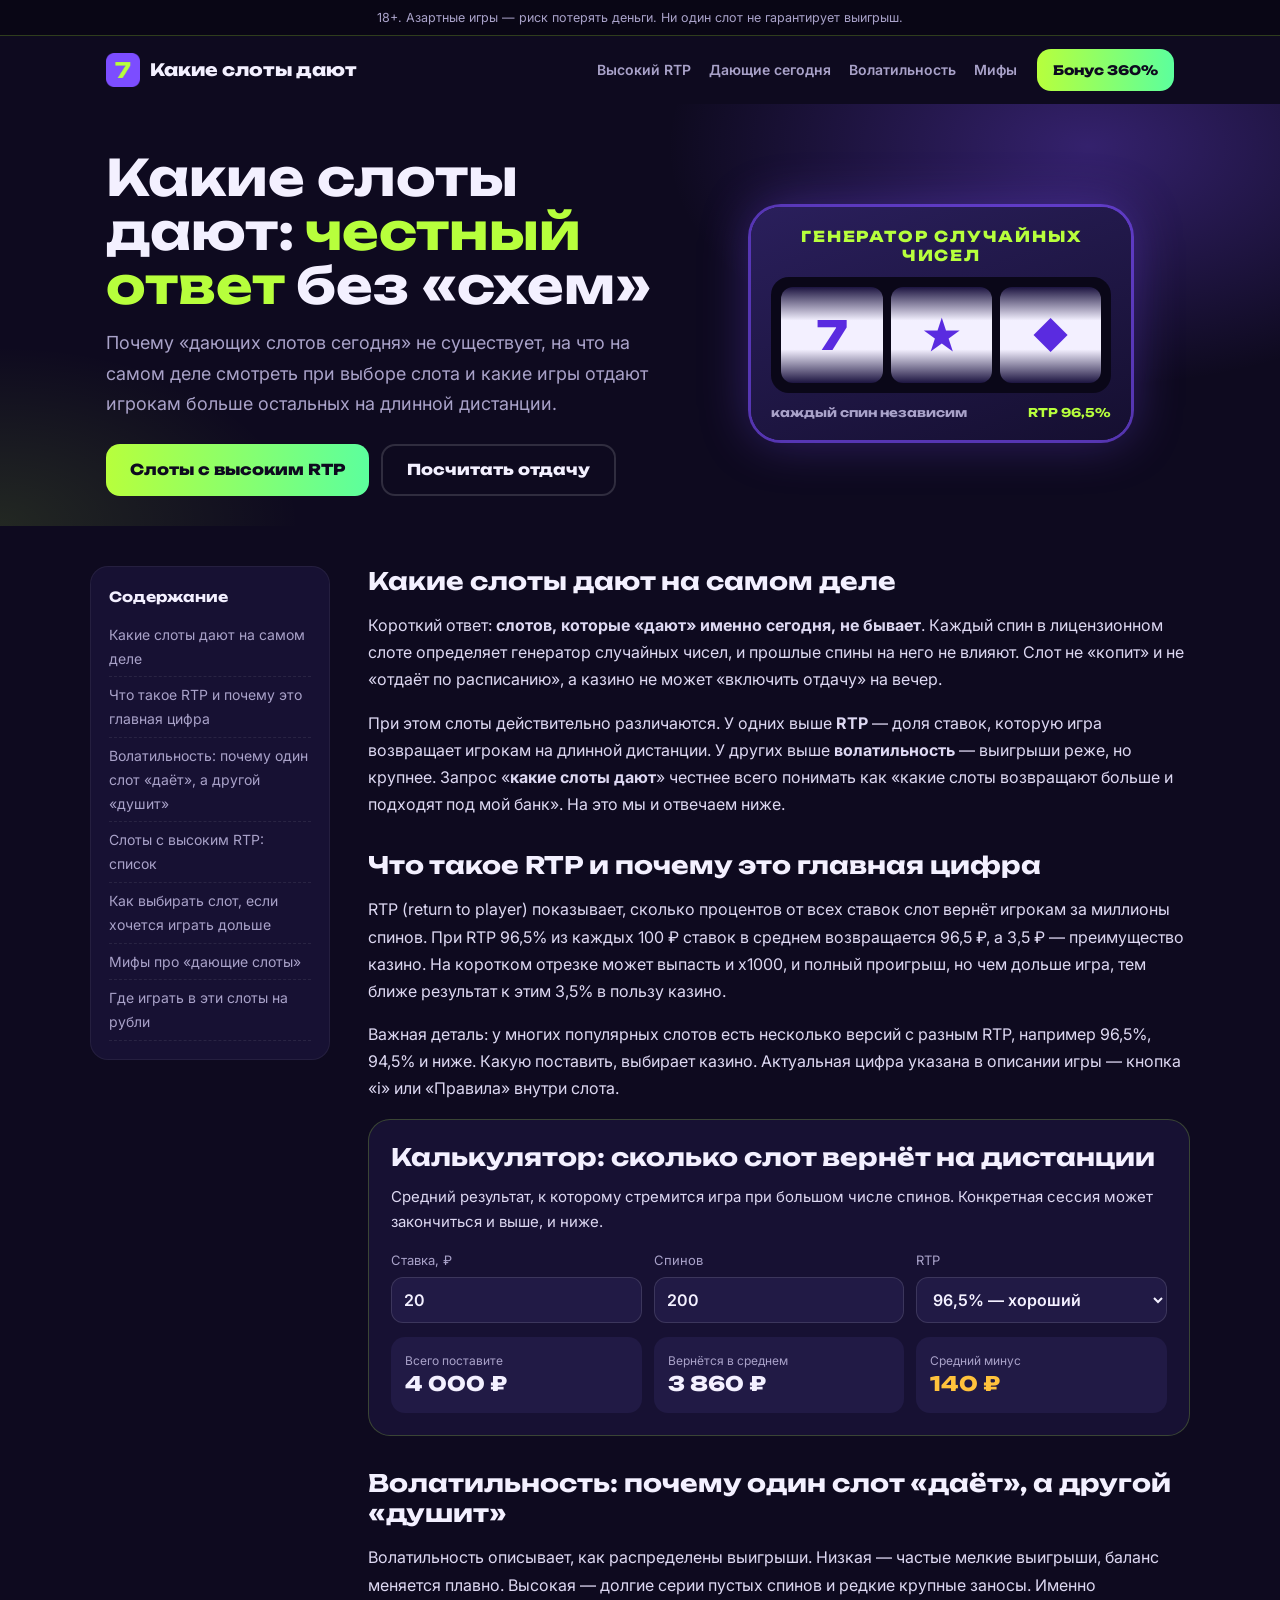
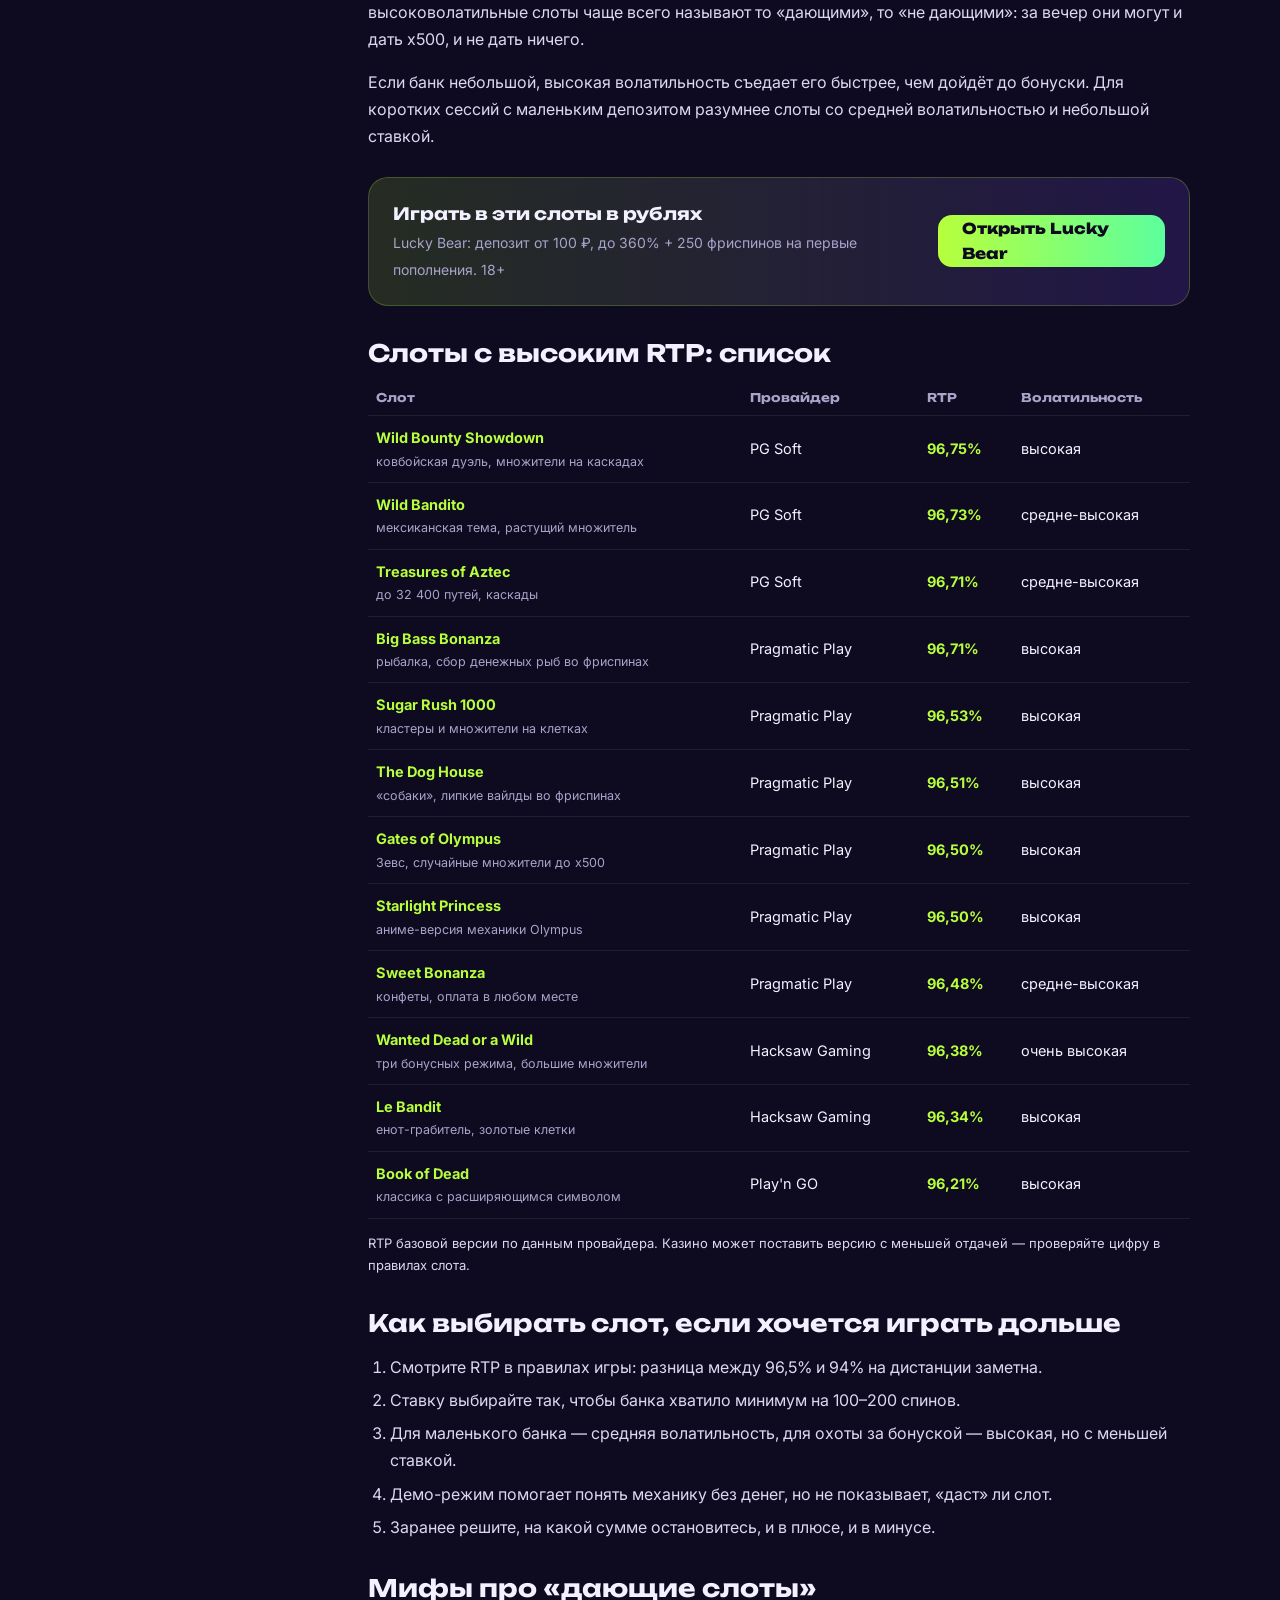
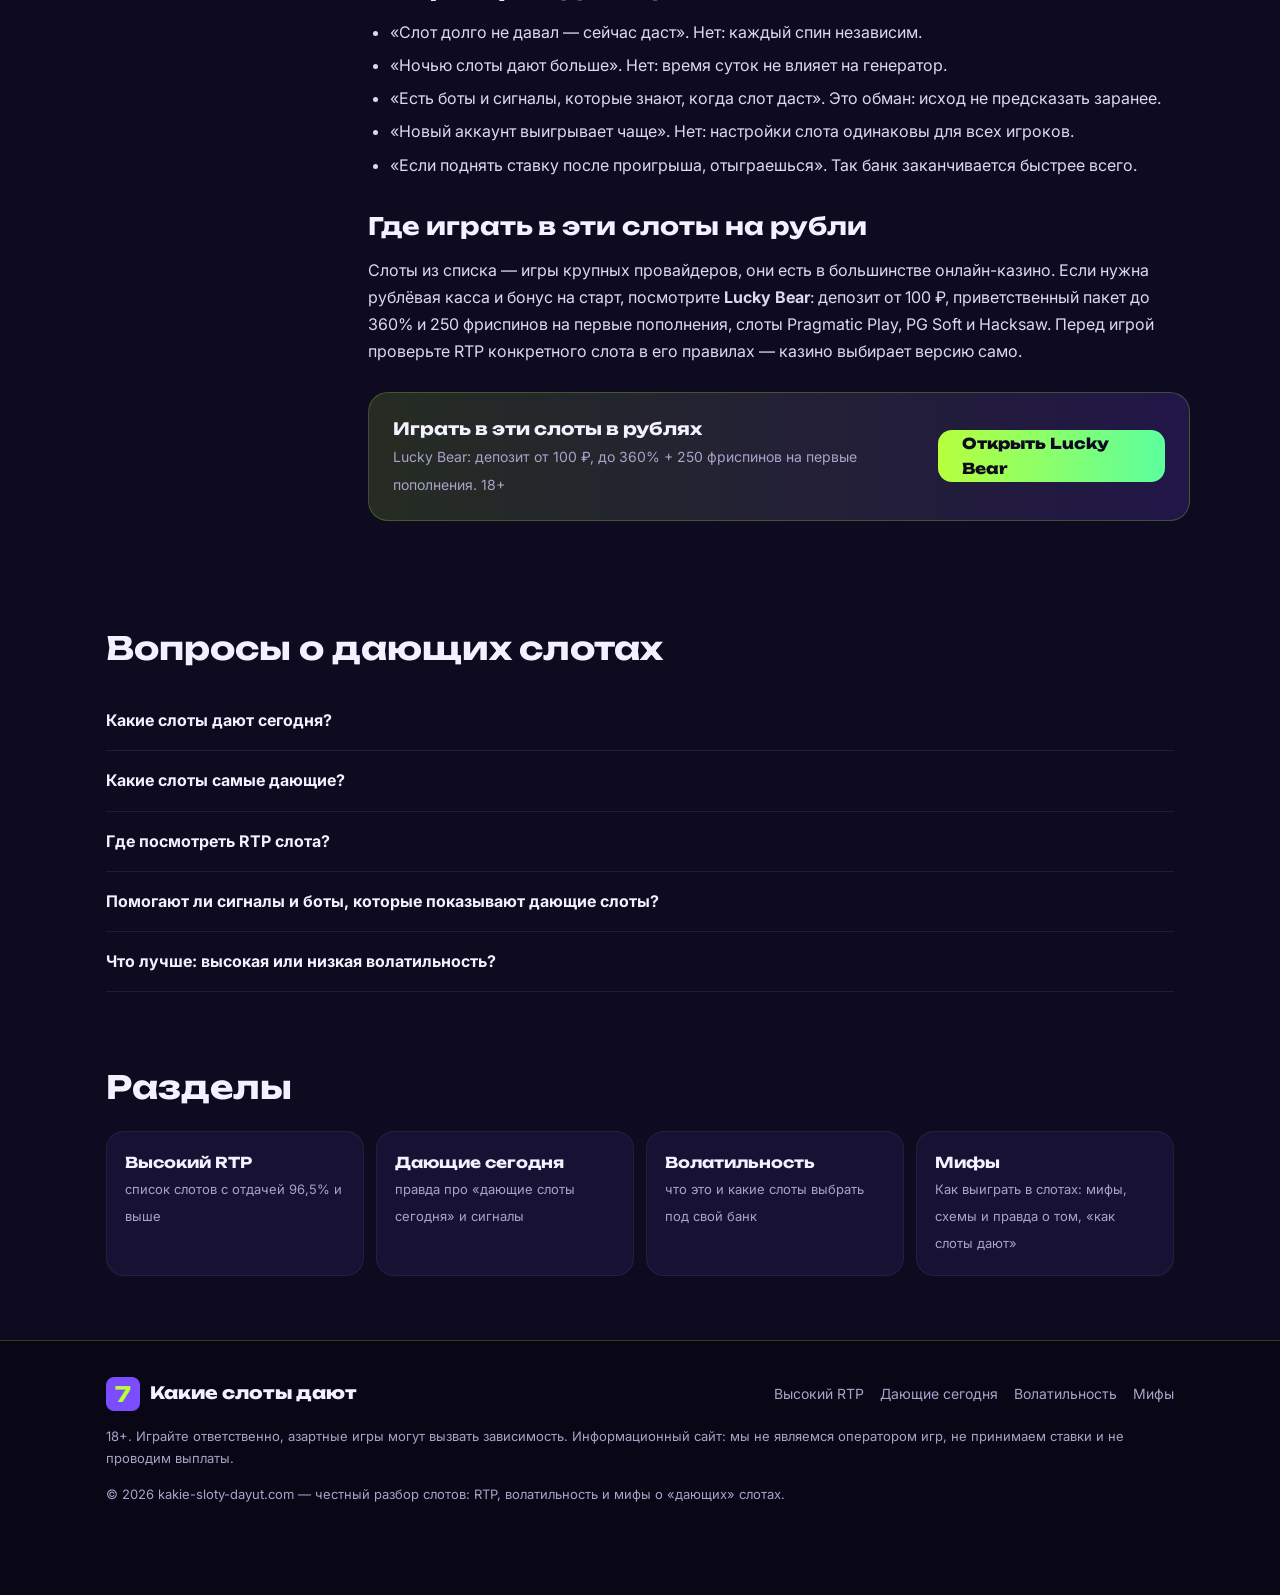
==== index.html @ d15e23ac "Какие слоты дают: честный разбор, RTP-калькулятор, таблица слотов, 4 подстраницы (рефка-заглушка) Co" ====
<!DOCTYPE html>
<html lang="ru">
<head>
<meta charset="utf-8" />
<meta name="viewport" content="width=device-width, initial-scale=1" />
<title>Какие слоты дают — честно: что такое «дающие слоты», RTP и какие слоты выбрать</title>
<meta name="description" content="Какие слоты дают выиграть и есть ли «дающие слоты сегодня». Объясняем без сказок: RTP, волатильность, список слотов с высокой отдачей и как не слить банк. 18+." />
<meta name="keywords" content="какие слоты дают, слоты которые дают, дающие слоты, самые дающие слоты, какой слот сегодня дает, слоты которые реально дают, слоты с высоким rtp" />
<meta name="robots" content="index, follow, max-image-preview:large" />
<meta name="theme-color" content="#0E0A1F" />
<link rel="canonical" href="https://kakie-sloty-dayut.com/" />
<meta property="og:type" content="website" />
<meta property="og:site_name" content="Какие слоты дают" />
<meta property="og:title" content="Какие слоты дают — честно: что такое «дающие слоты», RTP и какие слоты выбрать" />
<meta property="og:description" content="Какие слоты дают выиграть и есть ли «дающие слоты сегодня». Объясняем без сказок: RTP, волатильность, список слотов с высокой отдачей и как не слить банк. 18+." />
<meta property="og:url" content="https://kakie-sloty-dayut.com/" />
<meta property="og:image" content="https://kakie-sloty-dayut.com/assets/og.png" />
<meta property="og:locale" content="ru_RU" />
<link rel="icon" href="/favicon.ico" sizes="any" />
<link rel="apple-touch-icon" href="/assets/icon-180.png" />
<link rel="preconnect" href="https://fonts.googleapis.com" />
<link rel="preconnect" href="https://fonts.gstatic.com" crossorigin />
<link rel="stylesheet" href="https://fonts.googleapis.com/css2?family=Unbounded:wght@700;800&family=Inter:wght@400;600;700&display=swap" />
<link rel="stylesheet" href="/assets/site.css?v=1" />
<script type="application/ld+json">{"@context": "https://schema.org", "@graph": [{"@type": "Organization", "@id": "https://kakie-sloty-dayut.com/#org", "name": "Какие слоты дают", "alternateName": ["Дающие слоты", "Слоты которые дают"], "url": "https://kakie-sloty-dayut.com/", "logo": {"@type": "ImageObject", "url": "https://kakie-sloty-dayut.com/assets/icon-180.png"}}, {"@type": "WebSite", "@id": "https://kakie-sloty-dayut.com/#website", "url": "https://kakie-sloty-dayut.com/", "name": "Какие слоты дают", "inLanguage": "ru-RU", "publisher": {"@id": "https://kakie-sloty-dayut.com/#org"}}, {"@type": "FAQPage", "@id": "https://kakie-sloty-dayut.com/#faq", "mainEntity": [{"@type": "Question", "name": "Какие слоты дают сегодня?", "acceptedAnswer": {"@type": "Answer", "text": "Таких нет: исход каждого спина случаен и не зависит от дня, времени и прошлых игр. Можно выбрать слот с высоким RTP и подходящей волатильностью, но гарантии выигрыша не даст ни один слот."}}, {"@type": "Question", "name": "Какие слоты самые дающие?", "acceptedAnswer": {"@type": "Answer", "text": "На длинной дистанции больше возвращают слоты с высоким RTP — около 96,5% и выше в базовой версии. Например, Wild Bounty Showdown, Treasures of Aztec, Big Bass Bonanza, The Dog House, Gates of Olympus."}}, {"@type": "Question", "name": "Где посмотреть RTP слота?", "acceptedAnswer": {"@type": "Answer", "text": "В правилах игры: кнопка «i» или «Правила» внутри слота. Там указан RTP той версии, которую поставило казино."}}, {"@type": "Question", "name": "Помогают ли сигналы и боты, которые показывают дающие слоты?", "acceptedAnswer": {"@type": "Answer", "text": "Нет. Предсказать результат генератора случайных чисел невозможно, такие сервисы зарабатывают на доверчивых игроках."}}, {"@type": "Question", "name": "Что лучше: высокая или низкая волатильность?", "acceptedAnswer": {"@type": "Answer", "text": "Зависит от банка. При небольшом депозите средняя волатильность позволяет играть дольше, высокая чаще заканчивается без бонуса."}}]}]}</script>
</head>
<body class="sloty">
<div class="disc">18+. Азартные игры — риск потерять деньги. Ни один слот не гарантирует выигрыш.</div>
<header class="top"><div class="wrap top__in">
<a class="logo" href="/" aria-label="Какие слоты дают — на главную"><img src="/assets/icon-180.png" alt="" width="34" height="34" />Какие слоты дают</a>
<nav class="nav" aria-label="Меню"><a href="/rtp/">Высокий RTP</a><a href="/segodnya/">Дающие сегодня</a><a href="/volatilnost/">Волатильность</a><a href="/mify/">Мифы</a></nav>
<a class="btn btn--main btn--sm" href="https://REF-SLOTDAY.example/" target="_blank" rel="nofollow noopener">Бонус 360%</a>
</div></header>
<main><section class="hero"><div class="wrap hero__g"><div><h1>Какие слоты дают: <span>честный ответ</span> без «схем»</h1><p>Почему «дающих слотов сегодня» не существует, на что на самом деле смотреть при выборе слота и какие игры отдают игрокам больше остальных на длинной дистанции.</p>
<div class="hero__b"><a class="btn btn--main" href="#s81844">Слоты с высоким RTP</a><a class="btn btn--line" href="#calc">Посчитать отдачу</a></div></div>
<div class="mach" aria-hidden="true"><div class="mach__t">ГЕНЕРАТОР СЛУЧАЙНЫХ ЧИСЕЛ</div><div class="mach__w"><div class="reel"><div class="reel__s" style="animation-delay:-0s"><span>7</span><span>★</span><span>◆</span><span>♥</span><span>$</span><span>7</span><span>★</span><span>◆</span><span>♥</span><span>$</span></div></div><div class="reel"><div class="reel__s" style="animation-delay:-0.5s"><span>★</span><span>$</span><span>7</span><span>◆</span><span>♥</span><span>★</span><span>$</span><span>7</span><span>◆</span><span>♥</span></div></div><div class="reel"><div class="reel__s" style="animation-delay:-1s"><span>◆</span><span>♥</span><span>$</span><span>★</span><span>7</span><span>◆</span><span>♥</span><span>$</span><span>★</span><span>7</span></div></div></div>
<div class="mach__rtp"><span>каждый спин независим</span><b>RTP 96,5%</b></div></div></div></section>
<div class="wrap lay"><aside class="toc"><b>Содержание</b><a href="#s18125">Какие слоты дают на самом деле</a><a href="#s17375">Что такое RTP и почему это главная цифра</a><a href="#s77255">Волатильность: почему один слот «даёт», а другой «душит»</a><a href="#s81844">Слоты с высоким RTP: список</a><a href="#s67501">Как выбирать слот, если хочется играть дольше</a><a href="#s37496">Мифы про «дающие слоты»</a><a href="#s39036">Где играть в эти слоты на рубли</a></aside><article class="art"><h2 id="s18125">Какие слоты дают на самом деле</h2><p>Короткий ответ: <strong>слотов, которые «дают» именно сегодня, не бывает</strong>. Каждый спин в лицензионном слоте определяет генератор случайных чисел, и прошлые спины на него не влияют. Слот не «копит» и не «отдаёт по расписанию», а казино не может «включить отдачу» на вечер.</p><p>При этом слоты действительно различаются. У одних выше <strong>RTP</strong> — доля ставок, которую игра возвращает игрокам на длинной дистанции. У других выше <strong>волатильность</strong> — выигрыши реже, но крупнее. Запрос «<strong>какие слоты дают</strong>» честнее всего понимать как «какие слоты возвращают больше и подходят под мой банк». На это мы и отвечаем ниже.</p><h2 id="s17375">Что такое RTP и почему это главная цифра</h2><p>RTP (return to player) показывает, сколько процентов от всех ставок слот вернёт игрокам за миллионы спинов. При RTP 96,5% из каждых 100 ₽ ставок в среднем возвращается 96,5 ₽, а 3,5 ₽ — преимущество казино. На коротком отрезке может выпасть и x1000, и полный проигрыш, но чем дольше игра, тем ближе результат к этим 3,5% в пользу казино.</p><p>Важная деталь: у многих популярных слотов есть несколько версий с разным RTP, например 96,5%, 94,5% и ниже. Какую поставить, выбирает казино. Актуальная цифра указана в описании игры — кнопка «i» или «Правила» внутри слота.</p><div class="calc" id="calc"><h2>Калькулятор: сколько слот вернёт на дистанции</h2>
<p>Средний результат, к которому стремится игра при большом числе спинов. Конкретная сессия может закончиться и выше, и ниже.</p>
<div class="calc__g"><label>Ставка, ₽<input id="cb" type="number" min="1" value="20" inputmode="decimal"></label>
<label>Спинов<input id="cn" type="number" min="1" value="200" inputmode="numeric"></label>
<label>RTP<select id="cr"><option value="96.75">96,75% — высокий</option><option value="96.5" selected>96,5% — хороший</option><option value="96">96% — средний</option><option value="94.5">94,5% — пониженная версия</option></select></label></div>
<div class="calc__r"><div><span>Всего поставите</span><b id="ot">4 000 ₽</b></div><div><span>Вернётся в среднем</span><b id="or">3 860 ₽</b></div><div class="loss"><span>Средний минус</span><b id="ol">140 ₽</b></div></div></div>
<script>(function(){function f(x){return Math.round(x).toLocaleString('ru-RU')+' ₽'}function u(){var b=+document.getElementById('cb').value||0,n=+document.getElementById('cn').value||0,r=+document.getElementById('cr').value||0,t=b*n,v=t*r/100;document.getElementById('ot').textContent=f(t);document.getElementById('or').textContent=f(v);document.getElementById('ol').textContent=f(t-v)}['cb','cn','cr'].forEach(function(i){document.getElementById(i).addEventListener('input',u)});u()})();</script><h2 id="s77255">Волатильность: почему один слот «даёт», а другой «душит»</h2><p>Волатильность описывает, как распределены выигрыши. Низкая — частые мелкие выигрыши, баланс меняется плавно. Высокая — долгие серии пустых спинов и редкие крупные заносы. Именно высоковолатильные слоты чаще всего называют то «дающими», то «не дающими»: за вечер они могут и дать x500, и не дать ничего.</p><p>Если банк небольшой, высокая волатильность съедает его быстрее, чем дойдёт до бонуски. Для коротких сессий с маленьким депозитом разумнее слоты со средней волатильностью и небольшой ставкой.</p><div class="cta"><div><b>Играть в эти слоты в рублях</b><br><span>Lucky Bear: депозит от 100 ₽, до 360% + 250 фриспинов на первые пополнения. 18+</span></div><a class="btn btn--main" href="https://REF-SLOTDAY.example/" target="_blank" rel="nofollow noopener">Открыть Lucky Bear</a></div><h2 id="s81844">Слоты с высоким RTP: список</h2><table class="tbl"><thead><tr><th>Слот</th><th>Провайдер</th><th>RTP</th><th>Волатильность</th></tr></thead><tbody><tr><td><b>Wild Bounty Showdown</b><small>ковбойская дуэль, множители на каскадах</small></td><td>PG Soft</td><td><b>96,75%</b></td><td>высокая</td></tr><tr><td><b>Wild Bandito</b><small>мексиканская тема, растущий множитель</small></td><td>PG Soft</td><td><b>96,73%</b></td><td>средне-высокая</td></tr><tr><td><b>Treasures of Aztec</b><small>до 32 400 путей, каскады</small></td><td>PG Soft</td><td><b>96,71%</b></td><td>средне-высокая</td></tr><tr><td><b>Big Bass Bonanza</b><small>рыбалка, сбор денежных рыб во фриспинах</small></td><td>Pragmatic Play</td><td><b>96,71%</b></td><td>высокая</td></tr><tr><td><b>Sugar Rush 1000</b><small>кластеры и множители на клетках</small></td><td>Pragmatic Play</td><td><b>96,53%</b></td><td>высокая</td></tr><tr><td><b>The Dog House</b><small>«собаки», липкие вайлды во фриспинах</small></td><td>Pragmatic Play</td><td><b>96,51%</b></td><td>высокая</td></tr><tr><td><b>Gates of Olympus</b><small>Зевс, случайные множители до x500</small></td><td>Pragmatic Play</td><td><b>96,50%</b></td><td>высокая</td></tr><tr><td><b>Starlight Princess</b><small>аниме-версия механики Olympus</small></td><td>Pragmatic Play</td><td><b>96,50%</b></td><td>высокая</td></tr><tr><td><b>Sweet Bonanza</b><small>конфеты, оплата в любом месте</small></td><td>Pragmatic Play</td><td><b>96,48%</b></td><td>средне-высокая</td></tr><tr><td><b>Wanted Dead or a Wild</b><small>три бонусных режима, большие множители</small></td><td>Hacksaw Gaming</td><td><b>96,38%</b></td><td>очень высокая</td></tr><tr><td><b>Le Bandit</b><small>енот-грабитель, золотые клетки</small></td><td>Hacksaw Gaming</td><td><b>96,34%</b></td><td>высокая</td></tr><tr><td><b>Book of Dead</b><small>классика с расширяющимся символом</small></td><td>Play'n GO</td><td><b>96,21%</b></td><td>высокая</td></tr></tbody></table><p class="note">RTP базовой версии по данным провайдера. Казино может поставить версию с меньшей отдачей — проверяйте цифру в правилах слота.</p><h2 id="s67501">Как выбирать слот, если хочется играть дольше</h2><ol><li>Смотрите RTP в правилах игры: разница между 96,5% и 94% на дистанции заметна.</li><li>Ставку выбирайте так, чтобы банка хватило минимум на 100–200 спинов.</li><li>Для маленького банка — средняя волатильность, для охоты за бонуской — высокая, но с меньшей ставкой.</li><li>Демо-режим помогает понять механику без денег, но не показывает, «даст» ли слот.</li><li>Заранее решите, на какой сумме остановитесь, и в плюсе, и в минусе.</li></ol><h2 id="s37496">Мифы про «дающие слоты»</h2><ul><li>«Слот долго не давал — сейчас даст». Нет: каждый спин независим.</li><li>«Ночью слоты дают больше». Нет: время суток не влияет на генератор.</li><li>«Есть боты и сигналы, которые знают, когда слот даст». Это обман: исход не предсказать заранее.</li><li>«Новый аккаунт выигрывает чаще». Нет: настройки слота одинаковы для всех игроков.</li><li>«Если поднять ставку после проигрыша, отыграешься». Так банк заканчивается быстрее всего.</li></ul><h2 id="s39036">Где играть в эти слоты на рубли</h2><p>Слоты из списка — игры крупных провайдеров, они есть в большинстве онлайн-казино. Если нужна рублёвая касса и бонус на старт, посмотрите <strong>Lucky Bear</strong>: депозит от 100 ₽, приветственный пакет до 360% и 250 фриспинов на первые пополнения, слоты Pragmatic Play, PG Soft и Hacksaw. Перед игрой проверьте RTP конкретного слота в его правилах — казино выбирает версию само.</p><div class="cta"><div><b>Играть в эти слоты в рублях</b><br><span>Lucky Bear: депозит от 100 ₽, до 360% + 250 фриспинов на первые пополнения. 18+</span></div><a class="btn btn--main" href="https://REF-SLOTDAY.example/" target="_blank" rel="nofollow noopener">Открыть Lucky Bear</a></div></article></div>
<section class="sec" id="faq"><div class="wrap"><h2 class="t">Вопросы о дающих слотах</h2><div class="faq"><details><summary>Какие слоты дают сегодня?</summary><p>Таких нет: исход каждого спина случаен и не зависит от дня, времени и прошлых игр. Можно выбрать слот с высоким RTP и подходящей волатильностью, но гарантии выигрыша не даст ни один слот.</p></details><details><summary>Какие слоты самые дающие?</summary><p>На длинной дистанции больше возвращают слоты с высоким RTP — около 96,5% и выше в базовой версии. Например, Wild Bounty Showdown, Treasures of Aztec, Big Bass Bonanza, The Dog House, Gates of Olympus.</p></details><details><summary>Где посмотреть RTP слота?</summary><p>В правилах игры: кнопка «i» или «Правила» внутри слота. Там указан RTP той версии, которую поставило казино.</p></details><details><summary>Помогают ли сигналы и боты, которые показывают дающие слоты?</summary><p>Нет. Предсказать результат генератора случайных чисел невозможно, такие сервисы зарабатывают на доверчивых игроках.</p></details><details><summary>Что лучше: высокая или низкая волатильность?</summary><p>Зависит от банка. При небольшом депозите средняя волатильность позволяет играть дольше, высокая чаще заканчивается без бонуса.</p></details></div></div></section>
<section class="sec"><div class="wrap"><h2 class="t">Разделы</h2><div class="hub"><a href="/rtp/"><b>Высокий RTP</b><span>список слотов с отдачей 96,5% и выше</span></a><a href="/segodnya/"><b>Дающие сегодня</b><span>правда про «дающие слоты сегодня» и сигналы</span></a><a href="/volatilnost/"><b>Волатильность</b><span>что это и какие слоты выбрать под свой банк</span></a><a href="/mify/"><b>Мифы</b><span>Как выиграть в слотах: мифы, схемы и правда о том, «как слоты дают»</span></a></div></div></section></main>
<footer class="foot"><div class="wrap">
<div class="foot__top"><a class="logo logo--foot" href="/"><img src="/assets/icon-180.png" alt="" width="34" height="34" />Какие слоты дают</a><nav class="foot__nav"><a href="/rtp/">Высокий RTP</a><a href="/segodnya/">Дающие сегодня</a><a href="/volatilnost/">Волатильность</a><a href="/mify/">Мифы</a></nav></div>
<p class="foot__note">18+. Играйте ответственно, азартные игры могут вызвать зависимость. Информационный сайт: мы не являемся оператором игр, не принимаем ставки и не проводим выплаты.</p>
<p class="foot__copy">© 2026 kakie-sloty-dayut.com — честный разбор слотов: RTP, волатильность и мифы о «дающих» слотах.</p>
</div></footer>
<a class="sticky-cta" href="https://REF-SLOTDAY.example/" target="_blank" rel="nofollow noopener">Слоты в рублях · до 360% + 250 FS</a>
</body>
</html>
---- assets/site.css ----
:root{--bg:#0E0A1F;--bg2:#171133;--bg3:#211A45;--ac:#B7FF3C;--ac2:#7C4DFF;--tx:#F3F0FF;--mt:#A9A2C9;--ln:rgba(183,255,60,.22);--wr:#FFC23C}
*{box-sizing:border-box}body{margin:0;background:var(--bg);color:var(--tx);font:16px/1.7 Inter,system-ui,sans-serif}
a{color:var(--ac)}.wrap{max-width:1100px;margin:0 auto;padding:0 16px}img{max-width:100%;height:auto}
h1,h2,h3,.logo,.btn{font-family:Unbounded,system-ui,sans-serif}
.disc{background:#090615;border-bottom:1px solid var(--ln);font-size:12.5px;color:var(--mt);padding:7px 0;text-align:center}
.top__in{display:flex;align-items:center;gap:20px;height:68px}.logo{display:inline-flex;align-items:center;gap:10px;text-decoration:none;color:var(--tx);font-weight:800;font-size:17px;white-space:nowrap}
.logo img{width:34px;height:34px}.nav{display:flex;gap:18px;margin-left:auto}.nav a{text-decoration:none;color:var(--mt);font-weight:600;font-size:14px}.nav a:hover{color:var(--ac)}
.btn{display:inline-flex;align-items:center;justify-content:center;min-height:52px;padding:0 24px;font-weight:800;text-decoration:none;font-size:15px;border-radius:14px}
.btn--sm{min-height:42px;padding:0 16px;font-size:13px;white-space:nowrap}.btn--main{background:linear-gradient(90deg,var(--ac),#5CFF9D);color:#0E0A1F}.btn--line{border:2px solid rgba(255,255,255,.14);color:var(--tx)}
.hero{padding:46px 0 30px;background:radial-gradient(700px 400px at 85% 10%,rgba(124,77,255,.35),transparent 60%),radial-gradient(500px 300px at 0% 100%,rgba(183,255,60,.12),transparent 60%)}
.hero__g{display:grid;grid-template-columns:1.1fr .9fr;gap:34px;align-items:center}
.hero h1{font-size:clamp(28px,4.4vw,50px);line-height:1.08;margin:0 0 16px}.hero h1 span{color:var(--ac)}.hero p{font-size:18px;color:var(--mt);margin:0 0 24px}
.hero__b{display:flex;gap:12px;flex-wrap:wrap}
.mach{max-width:380px;margin:0 auto;padding:20px;border-radius:30px;background:linear-gradient(160deg,#2A1F5C,#150F30);box-shadow:0 0 0 3px rgba(124,77,255,.6),0 0 50px rgba(124,77,255,.35)}
.mach__t{text-align:center;font:800 15px Unbounded;letter-spacing:.12em;color:var(--ac);margin-bottom:12px}
.mach__w{display:grid;grid-template-columns:repeat(3,1fr);gap:8px;padding:10px;border-radius:18px;background:#0A0718}
.reel{height:96px;overflow:hidden;border-radius:12px;background:linear-gradient(180deg,#1C1440,#F3F0FF 35%,#F3F0FF 65%,#1C1440)}
.reel__s{display:flex;flex-direction:column;animation:roll 3s cubic-bezier(.45,.05,.55,.95) infinite}
.reel__s span{height:96px;flex:none;display:grid;place-items:center;font:800 40px Unbounded;color:#5A2BE0}
@keyframes roll{0%,15%{transform:translateY(0)}85%,100%{transform:translateY(-480px)}}
.mach__rtp{display:flex;justify-content:space-between;margin-top:12px;font:700 12px Unbounded;color:var(--mt)}.mach__rtp b{color:var(--ac)}
.calc{margin:0 0 6px;padding:22px;border-radius:22px;background:var(--bg2);border:1px solid var(--ln)}
.calc h2{margin:0 0 6px;font-size:22px}.calc p{margin:0 0 14px;color:var(--mt);font-size:15px}
.calc__g{display:grid;grid-template-columns:repeat(3,1fr);gap:12px}.calc label{display:block;font-size:13px;color:var(--mt)}
.calc input,.calc select{width:100%;margin-top:6px;height:46px;padding:0 12px;border-radius:12px;border:1px solid rgba(255,255,255,.12);background:var(--bg3);color:var(--tx);font:600 16px Inter}
.calc__r{display:grid;grid-template-columns:repeat(3,1fr);gap:12px;margin-top:14px}.calc__r div{padding:14px;border-radius:14px;background:var(--bg3)}
.calc__r span{display:block;font-size:12px;color:var(--mt)}.calc__r b{font:800 20px Unbounded}.calc__r .loss b{color:var(--wr)}
.lay{display:grid;grid-template-columns:240px 1fr;gap:38px;padding:40px 0}.toc{position:sticky;top:20px;align-self:start;background:var(--bg2);border-radius:18px;padding:18px;border:1px solid rgba(255,255,255,.06)}
.toc b{display:block;margin-bottom:8px;font-family:Unbounded;font-size:14px}.toc a{display:block;color:var(--mt);text-decoration:none;padding:6px 0;font-size:14px;border-bottom:1px dashed rgba(255,255,255,.08)}.toc a:hover{color:var(--ac)}
.art h2{font-size:24px;margin:32px 0 12px;line-height:1.25}.art h2:first-child{margin-top:0}.art p,.art li{color:#DDD8F2}.art ol,.art ul{padding-left:22px}.art li{margin:6px 0}
.tbl{width:100%;border-collapse:collapse;margin:8px 0 6px;font-size:14.5px}.tbl th,.tbl td{padding:10px 8px;text-align:left;border-bottom:1px solid rgba(255,255,255,.08)}
.tbl th{font:700 12px Unbounded;color:var(--mt)}.tbl td b{color:var(--ac)}.tbl td small{display:block;color:var(--mt);font-size:12.5px}
.note{font-size:13px;color:var(--mt)}
.cta{margin:26px 0;padding:22px 24px;border-radius:20px;background:linear-gradient(90deg,rgba(183,255,60,.14),rgba(124,77,255,.18));border:1px solid var(--ln);display:flex;justify-content:space-between;align-items:center;gap:16px}
.cta b{font-family:Unbounded;font-size:17px}.cta span{color:var(--mt);font-size:14px}
.sec{padding:34px 0}.sec h2.t{font-size:clamp(22px,3vw,32px);margin:0 0 16px}
.faq details{border-bottom:1px solid rgba(255,255,255,.08)}.faq summary{cursor:pointer;list-style:none;padding:16px 0;font-weight:700;font-size:16px}.faq p{margin:0 0 16px;color:var(--mt)}
.hub{display:grid;grid-template-columns:repeat(4,1fr);gap:12px}.hub a{padding:18px;border-radius:18px;background:var(--bg2);border:1px solid rgba(255,255,255,.06);text-decoration:none;color:var(--tx)}.hub a:hover{border-color:var(--ac)}.hub b{display:block;font-family:Unbounded;font-size:15px}.hub span{font-size:13px;color:var(--mt)}
.crumbs{font-size:14px;color:var(--mt);margin:28px 0 10px}.crumbs a{color:var(--mt)}
.page-h1{font-size:clamp(26px,4vw,44px);line-height:1.12;margin:0 0 12px}.page-lead{font-size:18px;color:var(--mt);margin:0 0 20px}
.foot{border-top:1px solid var(--ln);padding:36px 0 90px;margin-top:30px;background:#090615}.foot__top{display:flex;justify-content:space-between;align-items:center;gap:20px;flex-wrap:wrap}
.foot__nav{display:flex;gap:16px;flex-wrap:wrap}.foot__nav a{color:var(--mt);text-decoration:none;font-size:14px}.foot__note,.foot__copy{color:var(--mt);font-size:13px;margin:14px 0 0}
.sticky-cta{display:none}
@media(prefers-reduced-motion:reduce){.reel__s{animation:none}}
@media(max-width:900px){.hero__g,.lay{grid-template-columns:1fr}.toc{position:static}.hub{grid-template-columns:1fr 1fr}}
@media(max-width:640px){.nav{display:none}.top .btn--sm{margin-left:auto;padding:0 12px;font-size:12px}.logo{font-size:14px}.logo img{width:30px;height:30px}
.hub{grid-template-columns:1fr}.cta{flex-direction:column;align-items:flex-start}.calc__g,.calc__r{grid-template-columns:1fr}
.tbl th:nth-child(4),.tbl td:nth-child(4){display:none}
.sticky-cta{display:flex;position:fixed;left:12px;right:12px;bottom:12px;z-index:30;min-height:52px;align-items:center;justify-content:center;font-weight:800;text-decoration:none;border-radius:14px;background:linear-gradient(90deg,var(--ac),#5CFF9D);color:#0E0A1F;box-shadow:0 10px 30px rgba(0,0,0,.5);font-family:Unbounded;font-size:14px}}
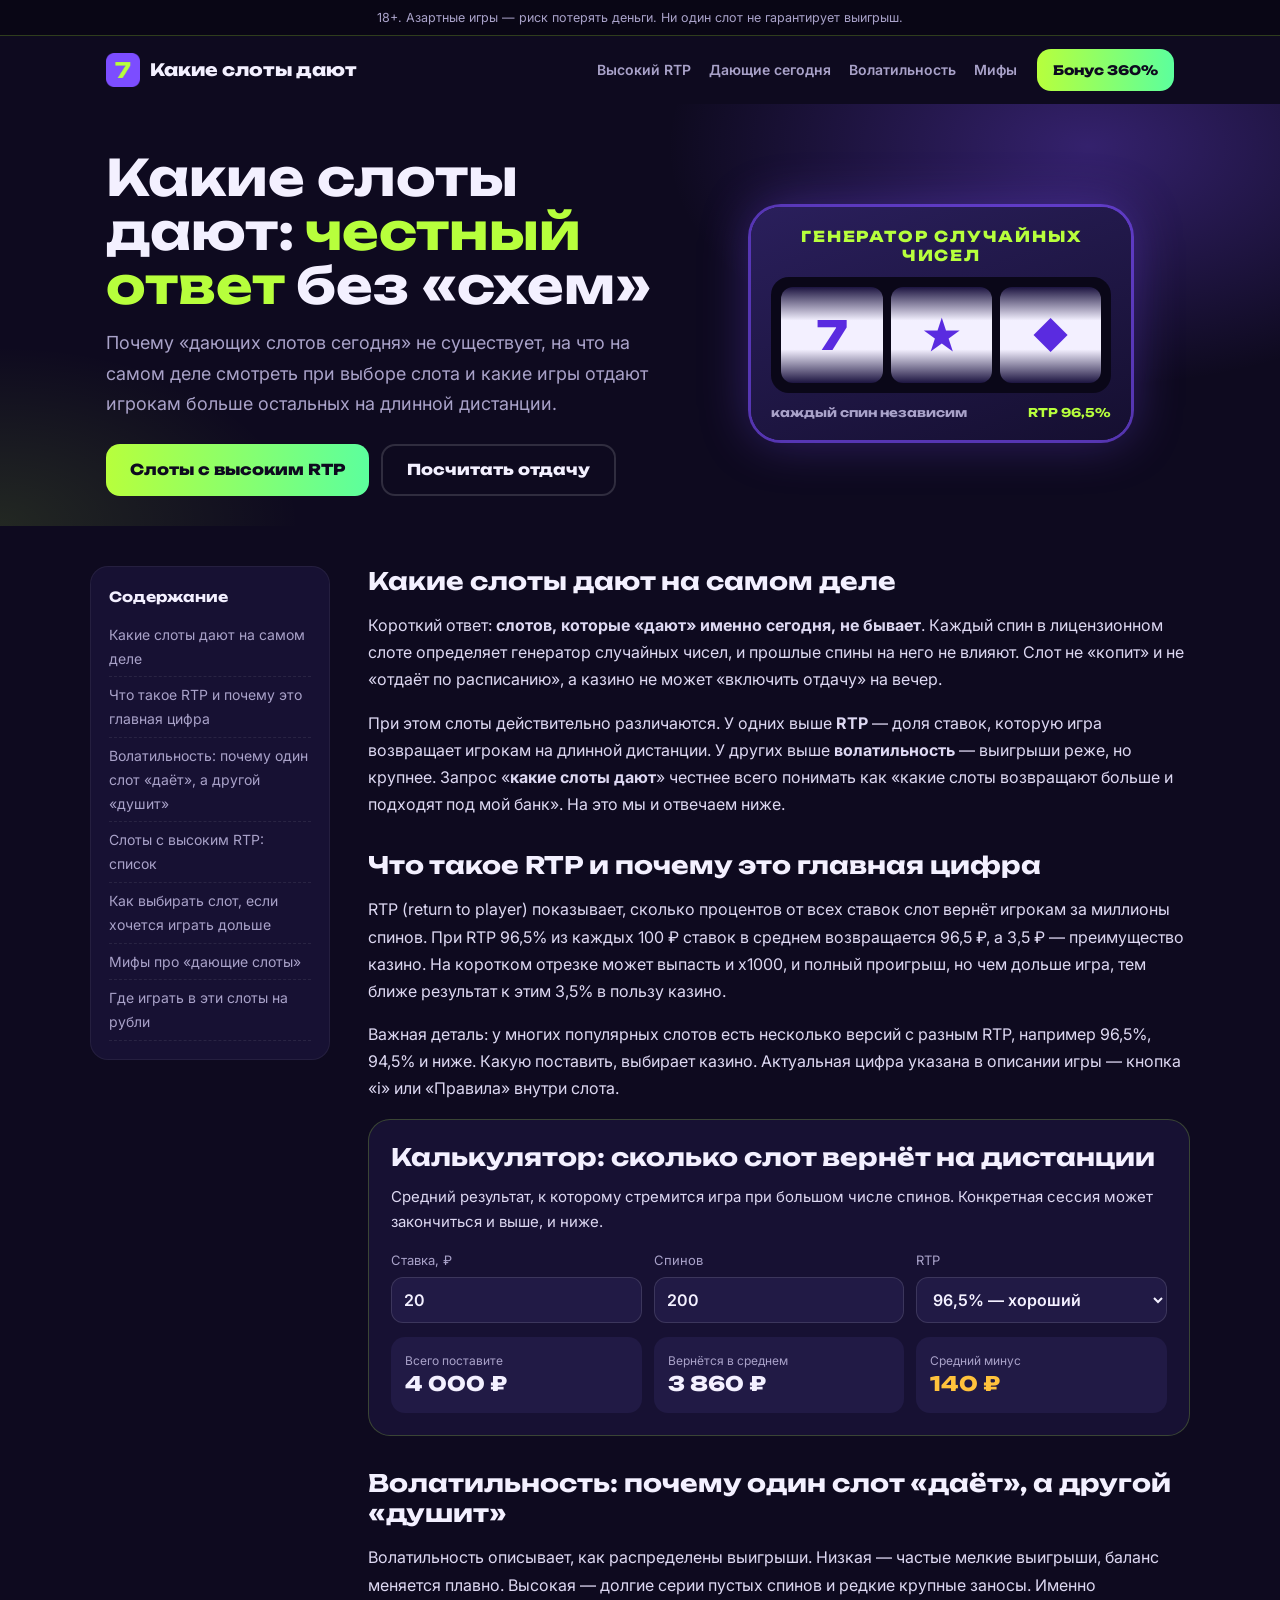
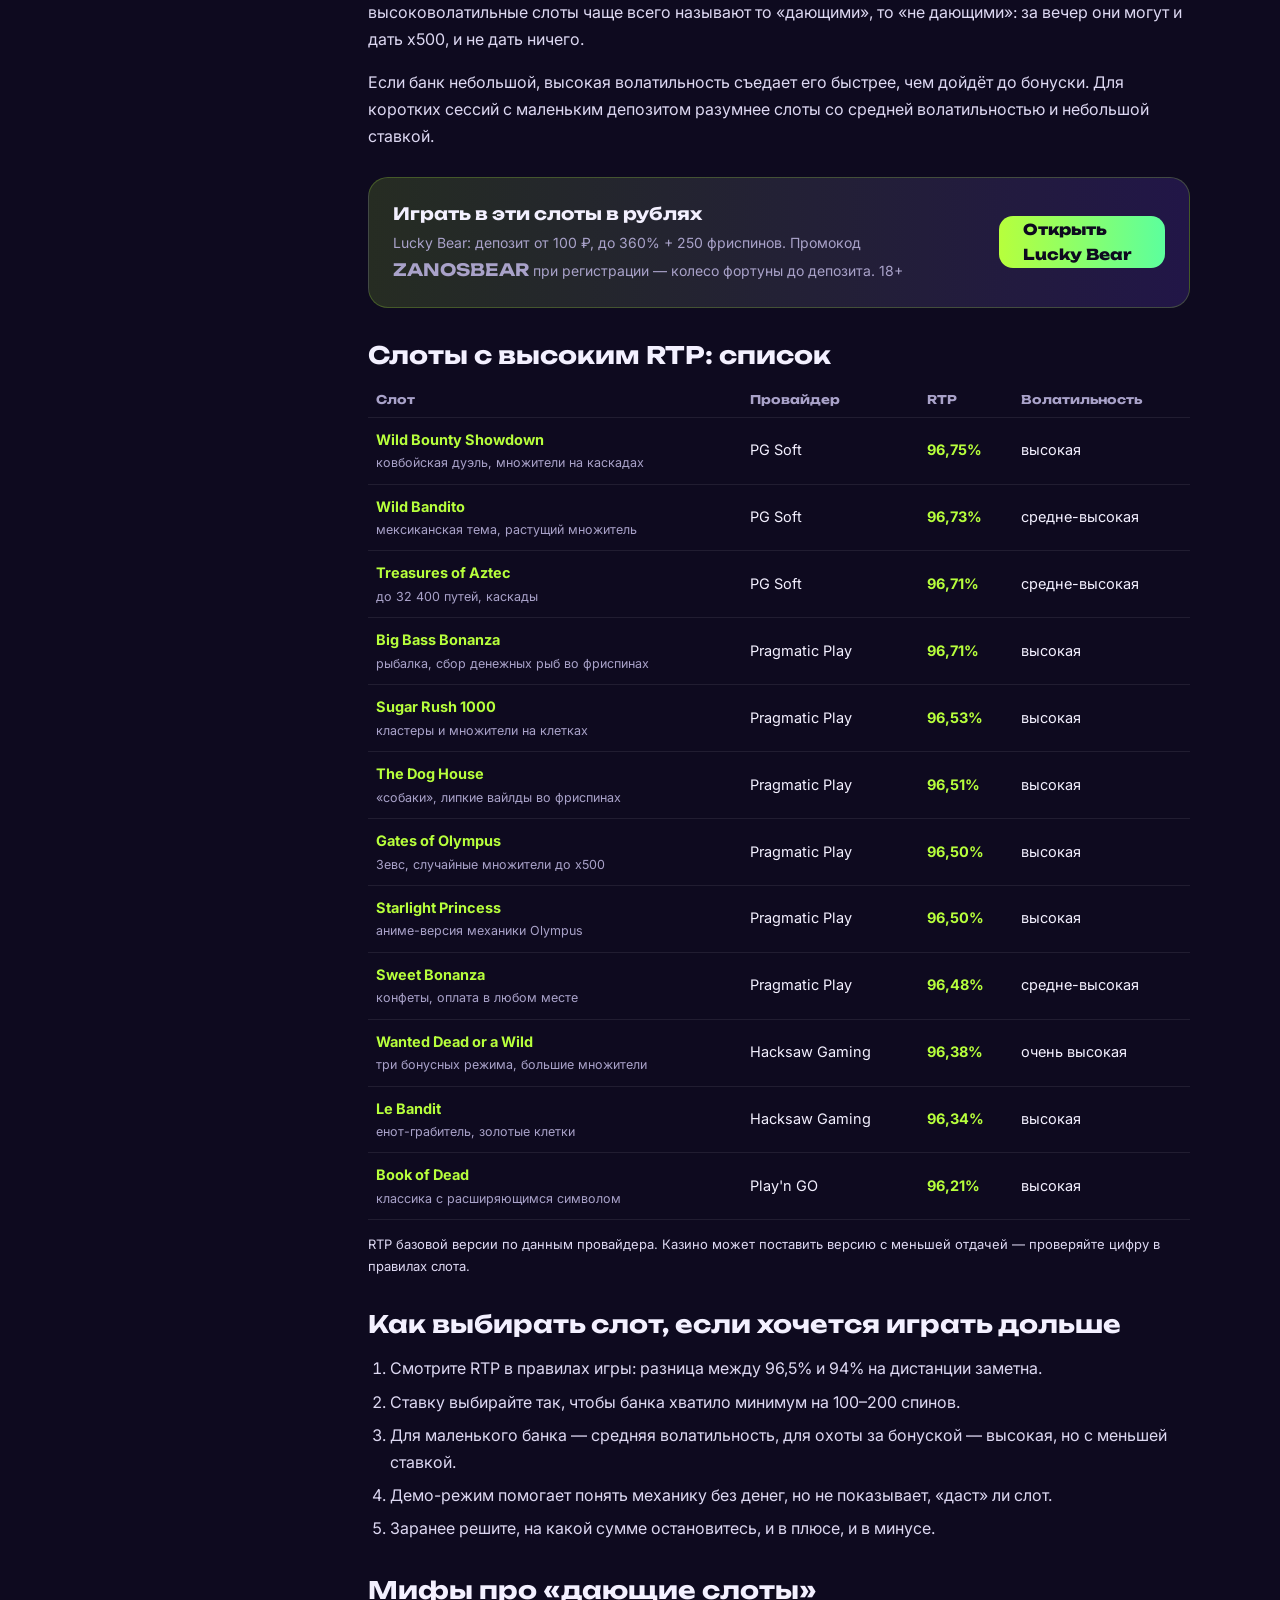
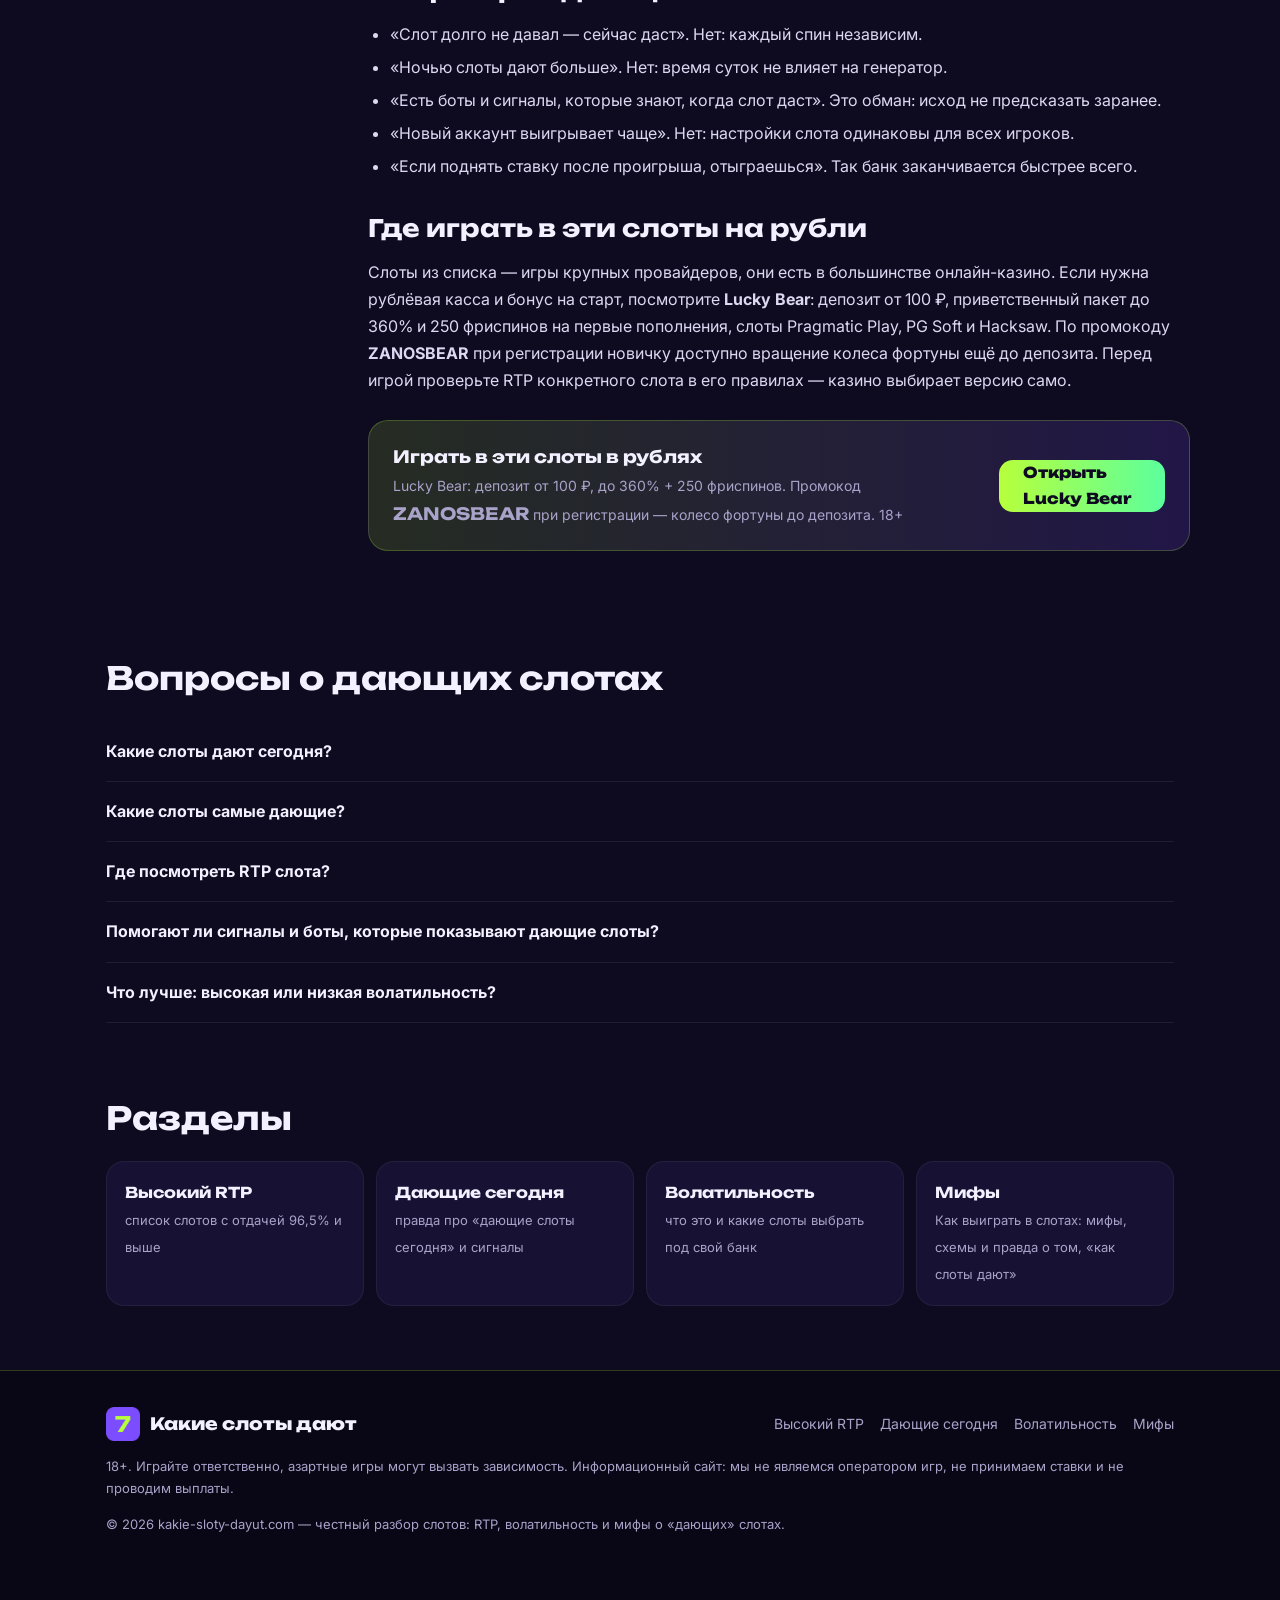
==== commit 17b25a4a: "Промокод ZANOSBEAR в CTA и блоке «где играть» Co-Authored-By: Claude Opus 5.5 <noreply@anthropic.com" ====
--- a/index.html
+++ b/index.html
@@ -41,7 +41,7 @@
 <label>Спинов<input id="cn" type="number" min="1" value="200" inputmode="numeric"></label>
 <label>RTP<select id="cr"><option value="96.75">96,75% — высокий</option><option value="96.5" selected>96,5% — хороший</option><option value="96">96% — средний</option><option value="94.5">94,5% — пониженная версия</option></select></label></div>
 <div class="calc__r"><div><span>Всего поставите</span><b id="ot">4 000 ₽</b></div><div><span>Вернётся в среднем</span><b id="or">3 860 ₽</b></div><div class="loss"><span>Средний минус</span><b id="ol">140 ₽</b></div></div></div>
-<script>(function(){function f(x){return Math.round(x).toLocaleString('ru-RU')+' ₽'}function u(){var b=+document.getElementById('cb').value||0,n=+document.getElementById('cn').value||0,r=+document.getElementById('cr').value||0,t=b*n,v=t*r/100;document.getElementById('ot').textContent=f(t);document.getElementById('or').textContent=f(v);document.getElementById('ol').textContent=f(t-v)}['cb','cn','cr'].forEach(function(i){document.getElementById(i).addEventListener('input',u)});u()})();</script><h2 id="s77255">Волатильность: почему один слот «даёт», а другой «душит»</h2><p>Волатильность описывает, как распределены выигрыши. Низкая — частые мелкие выигрыши, баланс меняется плавно. Высокая — долгие серии пустых спинов и редкие крупные заносы. Именно высоковолатильные слоты чаще всего называют то «дающими», то «не дающими»: за вечер они могут и дать x500, и не дать ничего.</p><p>Если банк небольшой, высокая волатильность съедает его быстрее, чем дойдёт до бонуски. Для коротких сессий с маленьким депозитом разумнее слоты со средней волатильностью и небольшой ставкой.</p><div class="cta"><div><b>Играть в эти слоты в рублях</b><br><span>Lucky Bear: депозит от 100 ₽, до 360% + 250 фриспинов на первые пополнения. 18+</span></div><a class="btn btn--main" href="https://REF-SLOTDAY.example/" target="_blank" rel="nofollow noopener">Открыть Lucky Bear</a></div><h2 id="s81844">Слоты с высоким RTP: список</h2><table class="tbl"><thead><tr><th>Слот</th><th>Провайдер</th><th>RTP</th><th>Волатильность</th></tr></thead><tbody><tr><td><b>Wild Bounty Showdown</b><small>ковбойская дуэль, множители на каскадах</small></td><td>PG Soft</td><td><b>96,75%</b></td><td>высокая</td></tr><tr><td><b>Wild Bandito</b><small>мексиканская тема, растущий множитель</small></td><td>PG Soft</td><td><b>96,73%</b></td><td>средне-высокая</td></tr><tr><td><b>Treasures of Aztec</b><small>до 32 400 путей, каскады</small></td><td>PG Soft</td><td><b>96,71%</b></td><td>средне-высокая</td></tr><tr><td><b>Big Bass Bonanza</b><small>рыбалка, сбор денежных рыб во фриспинах</small></td><td>Pragmatic Play</td><td><b>96,71%</b></td><td>высокая</td></tr><tr><td><b>Sugar Rush 1000</b><small>кластеры и множители на клетках</small></td><td>Pragmatic Play</td><td><b>96,53%</b></td><td>высокая</td></tr><tr><td><b>The Dog House</b><small>«собаки», липкие вайлды во фриспинах</small></td><td>Pragmatic Play</td><td><b>96,51%</b></td><td>высокая</td></tr><tr><td><b>Gates of Olympus</b><small>Зевс, случайные множители до x500</small></td><td>Pragmatic Play</td><td><b>96,50%</b></td><td>высокая</td></tr><tr><td><b>Starlight Princess</b><small>аниме-версия механики Olympus</small></td><td>Pragmatic Play</td><td><b>96,50%</b></td><td>высокая</td></tr><tr><td><b>Sweet Bonanza</b><small>конфеты, оплата в любом месте</small></td><td>Pragmatic Play</td><td><b>96,48%</b></td><td>средне-высокая</td></tr><tr><td><b>Wanted Dead or a Wild</b><small>три бонусных режима, большие множители</small></td><td>Hacksaw Gaming</td><td><b>96,38%</b></td><td>очень высокая</td></tr><tr><td><b>Le Bandit</b><small>енот-грабитель, золотые клетки</small></td><td>Hacksaw Gaming</td><td><b>96,34%</b></td><td>высокая</td></tr><tr><td><b>Book of Dead</b><small>классика с расширяющимся символом</small></td><td>Play'n GO</td><td><b>96,21%</b></td><td>высокая</td></tr></tbody></table><p class="note">RTP базовой версии по данным провайдера. Казино может поставить версию с меньшей отдачей — проверяйте цифру в правилах слота.</p><h2 id="s67501">Как выбирать слот, если хочется играть дольше</h2><ol><li>Смотрите RTP в правилах игры: разница между 96,5% и 94% на дистанции заметна.</li><li>Ставку выбирайте так, чтобы банка хватило минимум на 100–200 спинов.</li><li>Для маленького банка — средняя волатильность, для охоты за бонуской — высокая, но с меньшей ставкой.</li><li>Демо-режим помогает понять механику без денег, но не показывает, «даст» ли слот.</li><li>Заранее решите, на какой сумме остановитесь, и в плюсе, и в минусе.</li></ol><h2 id="s37496">Мифы про «дающие слоты»</h2><ul><li>«Слот долго не давал — сейчас даст». Нет: каждый спин независим.</li><li>«Ночью слоты дают больше». Нет: время суток не влияет на генератор.</li><li>«Есть боты и сигналы, которые знают, когда слот даст». Это обман: исход не предсказать заранее.</li><li>«Новый аккаунт выигрывает чаще». Нет: настройки слота одинаковы для всех игроков.</li><li>«Если поднять ставку после проигрыша, отыграешься». Так банк заканчивается быстрее всего.</li></ul><h2 id="s39036">Где играть в эти слоты на рубли</h2><p>Слоты из списка — игры крупных провайдеров, они есть в большинстве онлайн-казино. Если нужна рублёвая касса и бонус на старт, посмотрите <strong>Lucky Bear</strong>: депозит от 100 ₽, приветственный пакет до 360% и 250 фриспинов на первые пополнения, слоты Pragmatic Play, PG Soft и Hacksaw. Перед игрой проверьте RTP конкретного слота в его правилах — казино выбирает версию само.</p><div class="cta"><div><b>Играть в эти слоты в рублях</b><br><span>Lucky Bear: депозит от 100 ₽, до 360% + 250 фриспинов на первые пополнения. 18+</span></div><a class="btn btn--main" href="https://REF-SLOTDAY.example/" target="_blank" rel="nofollow noopener">Открыть Lucky Bear</a></div></article></div>
+<script>(function(){function f(x){return Math.round(x).toLocaleString('ru-RU')+' ₽'}function u(){var b=+document.getElementById('cb').value||0,n=+document.getElementById('cn').value||0,r=+document.getElementById('cr').value||0,t=b*n,v=t*r/100;document.getElementById('ot').textContent=f(t);document.getElementById('or').textContent=f(v);document.getElementById('ol').textContent=f(t-v)}['cb','cn','cr'].forEach(function(i){document.getElementById(i).addEventListener('input',u)});u()})();</script><h2 id="s77255">Волатильность: почему один слот «даёт», а другой «душит»</h2><p>Волатильность описывает, как распределены выигрыши. Низкая — частые мелкие выигрыши, баланс меняется плавно. Высокая — долгие серии пустых спинов и редкие крупные заносы. Именно высоковолатильные слоты чаще всего называют то «дающими», то «не дающими»: за вечер они могут и дать x500, и не дать ничего.</p><p>Если банк небольшой, высокая волатильность съедает его быстрее, чем дойдёт до бонуски. Для коротких сессий с маленьким депозитом разумнее слоты со средней волатильностью и небольшой ставкой.</p><div class="cta"><div><b>Играть в эти слоты в рублях</b><br><span>Lucky Bear: депозит от 100 ₽, до 360% + 250 фриспинов. Промокод <b>ZANOSBEAR</b> при регистрации — колесо фортуны до депозита. 18+</span></div><a class="btn btn--main" href="https://REF-SLOTDAY.example/" target="_blank" rel="nofollow noopener">Открыть Lucky Bear</a></div><h2 id="s81844">Слоты с высоким RTP: список</h2><table class="tbl"><thead><tr><th>Слот</th><th>Провайдер</th><th>RTP</th><th>Волатильность</th></tr></thead><tbody><tr><td><b>Wild Bounty Showdown</b><small>ковбойская дуэль, множители на каскадах</small></td><td>PG Soft</td><td><b>96,75%</b></td><td>высокая</td></tr><tr><td><b>Wild Bandito</b><small>мексиканская тема, растущий множитель</small></td><td>PG Soft</td><td><b>96,73%</b></td><td>средне-высокая</td></tr><tr><td><b>Treasures of Aztec</b><small>до 32 400 путей, каскады</small></td><td>PG Soft</td><td><b>96,71%</b></td><td>средне-высокая</td></tr><tr><td><b>Big Bass Bonanza</b><small>рыбалка, сбор денежных рыб во фриспинах</small></td><td>Pragmatic Play</td><td><b>96,71%</b></td><td>высокая</td></tr><tr><td><b>Sugar Rush 1000</b><small>кластеры и множители на клетках</small></td><td>Pragmatic Play</td><td><b>96,53%</b></td><td>высокая</td></tr><tr><td><b>The Dog House</b><small>«собаки», липкие вайлды во фриспинах</small></td><td>Pragmatic Play</td><td><b>96,51%</b></td><td>высокая</td></tr><tr><td><b>Gates of Olympus</b><small>Зевс, случайные множители до x500</small></td><td>Pragmatic Play</td><td><b>96,50%</b></td><td>высокая</td></tr><tr><td><b>Starlight Princess</b><small>аниме-версия механики Olympus</small></td><td>Pragmatic Play</td><td><b>96,50%</b></td><td>высокая</td></tr><tr><td><b>Sweet Bonanza</b><small>конфеты, оплата в любом месте</small></td><td>Pragmatic Play</td><td><b>96,48%</b></td><td>средне-высокая</td></tr><tr><td><b>Wanted Dead or a Wild</b><small>три бонусных режима, большие множители</small></td><td>Hacksaw Gaming</td><td><b>96,38%</b></td><td>очень высокая</td></tr><tr><td><b>Le Bandit</b><small>енот-грабитель, золотые клетки</small></td><td>Hacksaw Gaming</td><td><b>96,34%</b></td><td>высокая</td></tr><tr><td><b>Book of Dead</b><small>классика с расширяющимся символом</small></td><td>Play'n GO</td><td><b>96,21%</b></td><td>высокая</td></tr></tbody></table><p class="note">RTP базовой версии по данным провайдера. Казино может поставить версию с меньшей отдачей — проверяйте цифру в правилах слота.</p><h2 id="s67501">Как выбирать слот, если хочется играть дольше</h2><ol><li>Смотрите RTP в правилах игры: разница между 96,5% и 94% на дистанции заметна.</li><li>Ставку выбирайте так, чтобы банка хватило минимум на 100–200 спинов.</li><li>Для маленького банка — средняя волатильность, для охоты за бонуской — высокая, но с меньшей ставкой.</li><li>Демо-режим помогает понять механику без денег, но не показывает, «даст» ли слот.</li><li>Заранее решите, на какой сумме остановитесь, и в плюсе, и в минусе.</li></ol><h2 id="s37496">Мифы про «дающие слоты»</h2><ul><li>«Слот долго не давал — сейчас даст». Нет: каждый спин независим.</li><li>«Ночью слоты дают больше». Нет: время суток не влияет на генератор.</li><li>«Есть боты и сигналы, которые знают, когда слот даст». Это обман: исход не предсказать заранее.</li><li>«Новый аккаунт выигрывает чаще». Нет: настройки слота одинаковы для всех игроков.</li><li>«Если поднять ставку после проигрыша, отыграешься». Так банк заканчивается быстрее всего.</li></ul><h2 id="s39036">Где играть в эти слоты на рубли</h2><p>Слоты из списка — игры крупных провайдеров, они есть в большинстве онлайн-казино. Если нужна рублёвая касса и бонус на старт, посмотрите <strong>Lucky Bear</strong>: депозит от 100 ₽, приветственный пакет до 360% и 250 фриспинов на первые пополнения, слоты Pragmatic Play, PG Soft и Hacksaw. По промокоду <strong>ZANOSBEAR</strong> при регистрации новичку доступно вращение колеса фортуны ещё до депозита. Перед игрой проверьте RTP конкретного слота в его правилах — казино выбирает версию само.</p><div class="cta"><div><b>Играть в эти слоты в рублях</b><br><span>Lucky Bear: депозит от 100 ₽, до 360% + 250 фриспинов. Промокод <b>ZANOSBEAR</b> при регистрации — колесо фортуны до депозита. 18+</span></div><a class="btn btn--main" href="https://REF-SLOTDAY.example/" target="_blank" rel="nofollow noopener">Открыть Lucky Bear</a></div></article></div>
 <section class="sec" id="faq"><div class="wrap"><h2 class="t">Вопросы о дающих слотах</h2><div class="faq"><details><summary>Какие слоты дают сегодня?</summary><p>Таких нет: исход каждого спина случаен и не зависит от дня, времени и прошлых игр. Можно выбрать слот с высоким RTP и подходящей волатильностью, но гарантии выигрыша не даст ни один слот.</p></details><details><summary>Какие слоты самые дающие?</summary><p>На длинной дистанции больше возвращают слоты с высоким RTP — около 96,5% и выше в базовой версии. Например, Wild Bounty Showdown, Treasures of Aztec, Big Bass Bonanza, The Dog House, Gates of Olympus.</p></details><details><summary>Где посмотреть RTP слота?</summary><p>В правилах игры: кнопка «i» или «Правила» внутри слота. Там указан RTP той версии, которую поставило казино.</p></details><details><summary>Помогают ли сигналы и боты, которые показывают дающие слоты?</summary><p>Нет. Предсказать результат генератора случайных чисел невозможно, такие сервисы зарабатывают на доверчивых игроках.</p></details><details><summary>Что лучше: высокая или низкая волатильность?</summary><p>Зависит от банка. При небольшом депозите средняя волатильность позволяет играть дольше, высокая чаще заканчивается без бонуса.</p></details></div></div></section>
 <section class="sec"><div class="wrap"><h2 class="t">Разделы</h2><div class="hub"><a href="/rtp/"><b>Высокий RTP</b><span>список слотов с отдачей 96,5% и выше</span></a><a href="/segodnya/"><b>Дающие сегодня</b><span>правда про «дающие слоты сегодня» и сигналы</span></a><a href="/volatilnost/"><b>Волатильность</b><span>что это и какие слоты выбрать под свой банк</span></a><a href="/mify/"><b>Мифы</b><span>Как выиграть в слотах: мифы, схемы и правда о том, «как слоты дают»</span></a></div></div></section></main>
 <footer class="foot"><div class="wrap">
@@ -49,6 +49,6 @@
 <p class="foot__note">18+. Играйте ответственно, азартные игры могут вызвать зависимость. Информационный сайт: мы не являемся оператором игр, не принимаем ставки и не проводим выплаты.</p>
 <p class="foot__copy">© 2026 kakie-sloty-dayut.com — честный разбор слотов: RTP, волатильность и мифы о «дающих» слотах.</p>
 </div></footer>
-<a class="sticky-cta" href="https://REF-SLOTDAY.example/" target="_blank" rel="nofollow noopener">Слоты в рублях · до 360% + 250 FS</a>
+<a class="sticky-cta" href="https://REF-SLOTDAY.example/" target="_blank" rel="nofollow noopener">Промокод ZANOSBEAR · колесо до депозита</a>
 </body>
 </html>
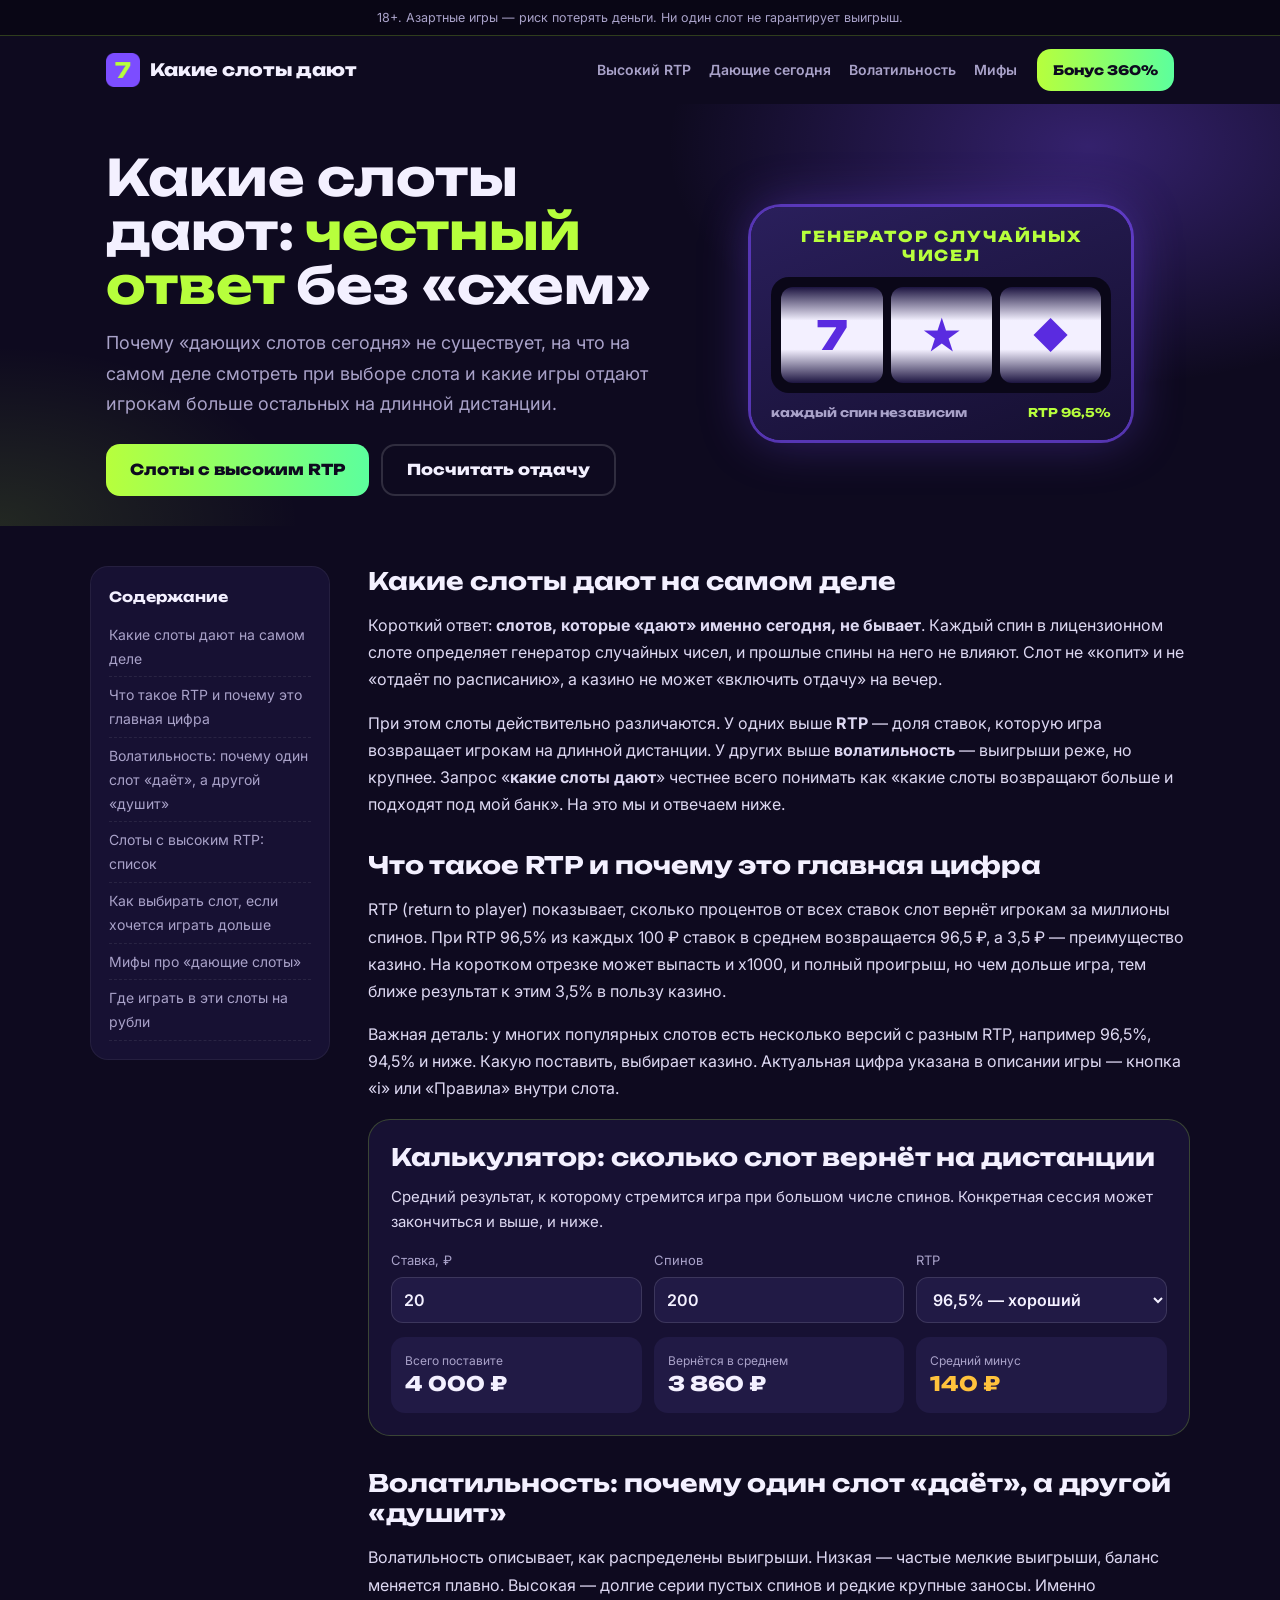
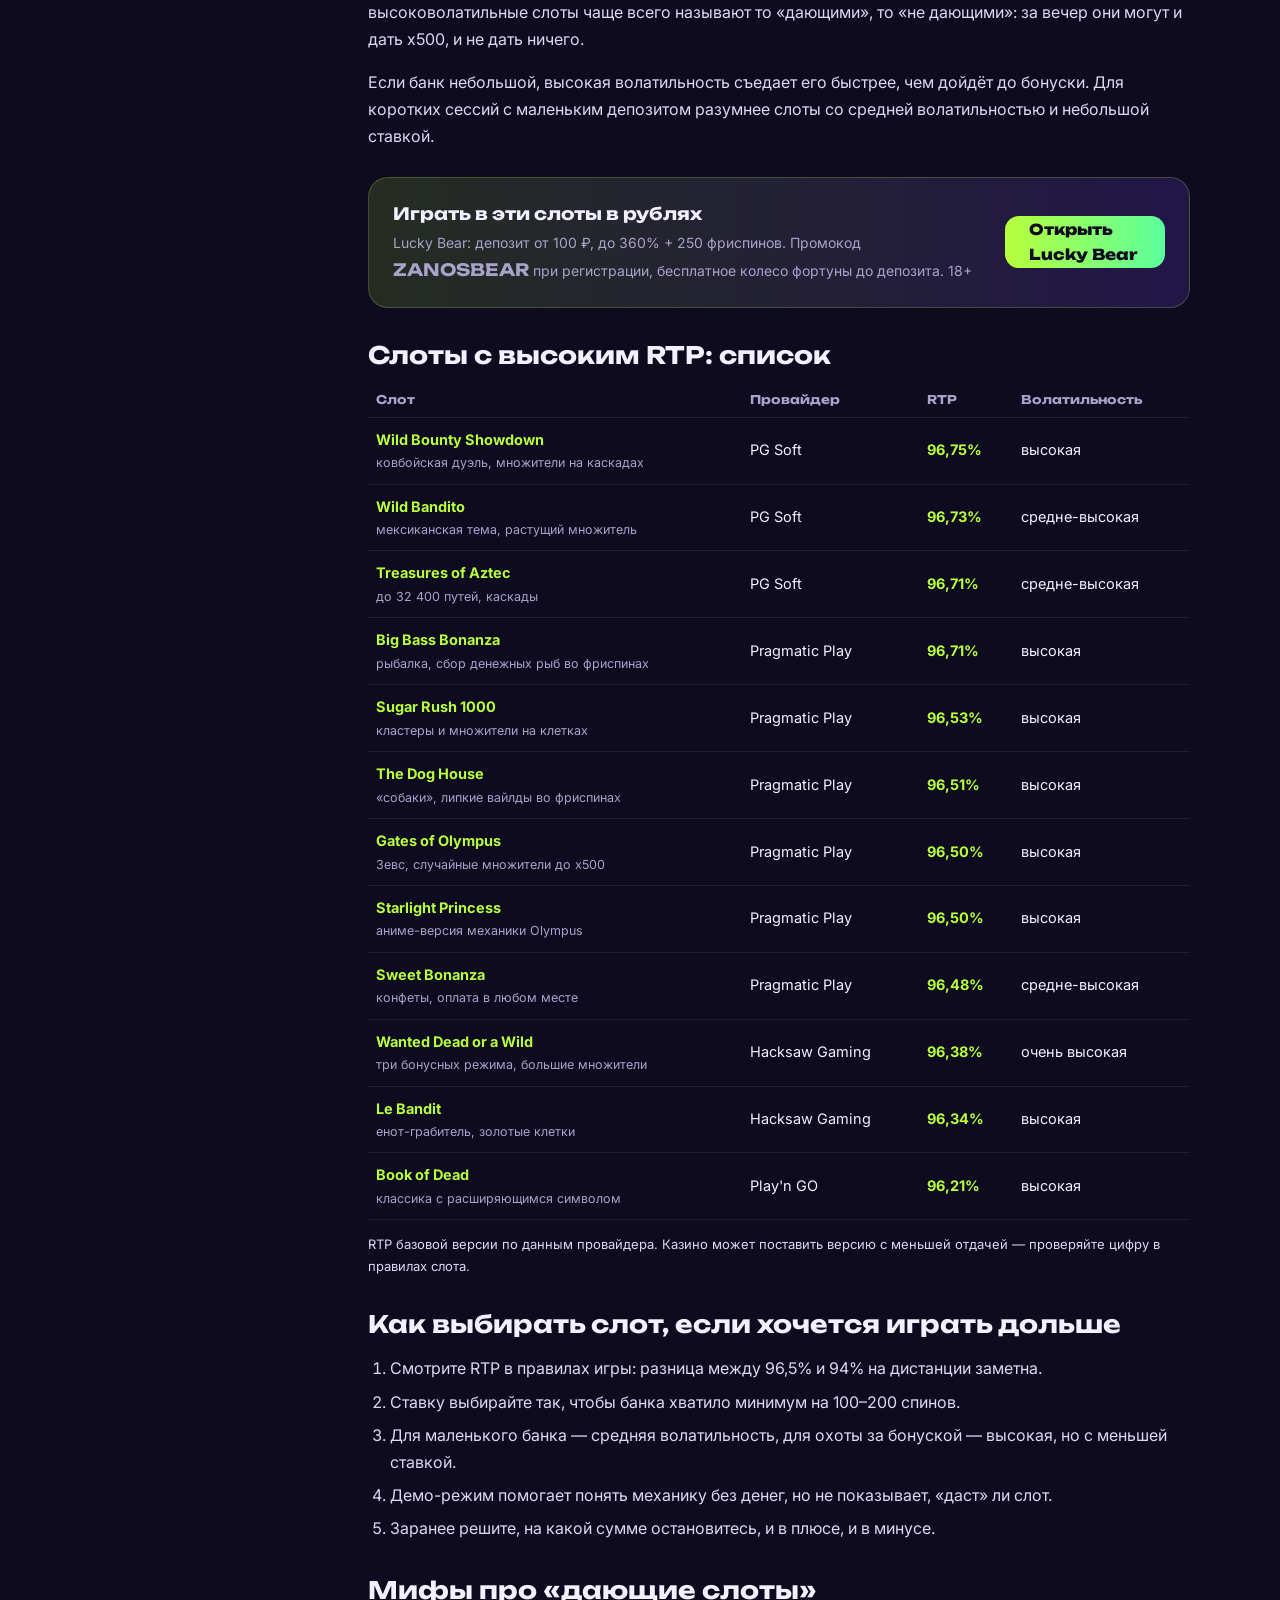
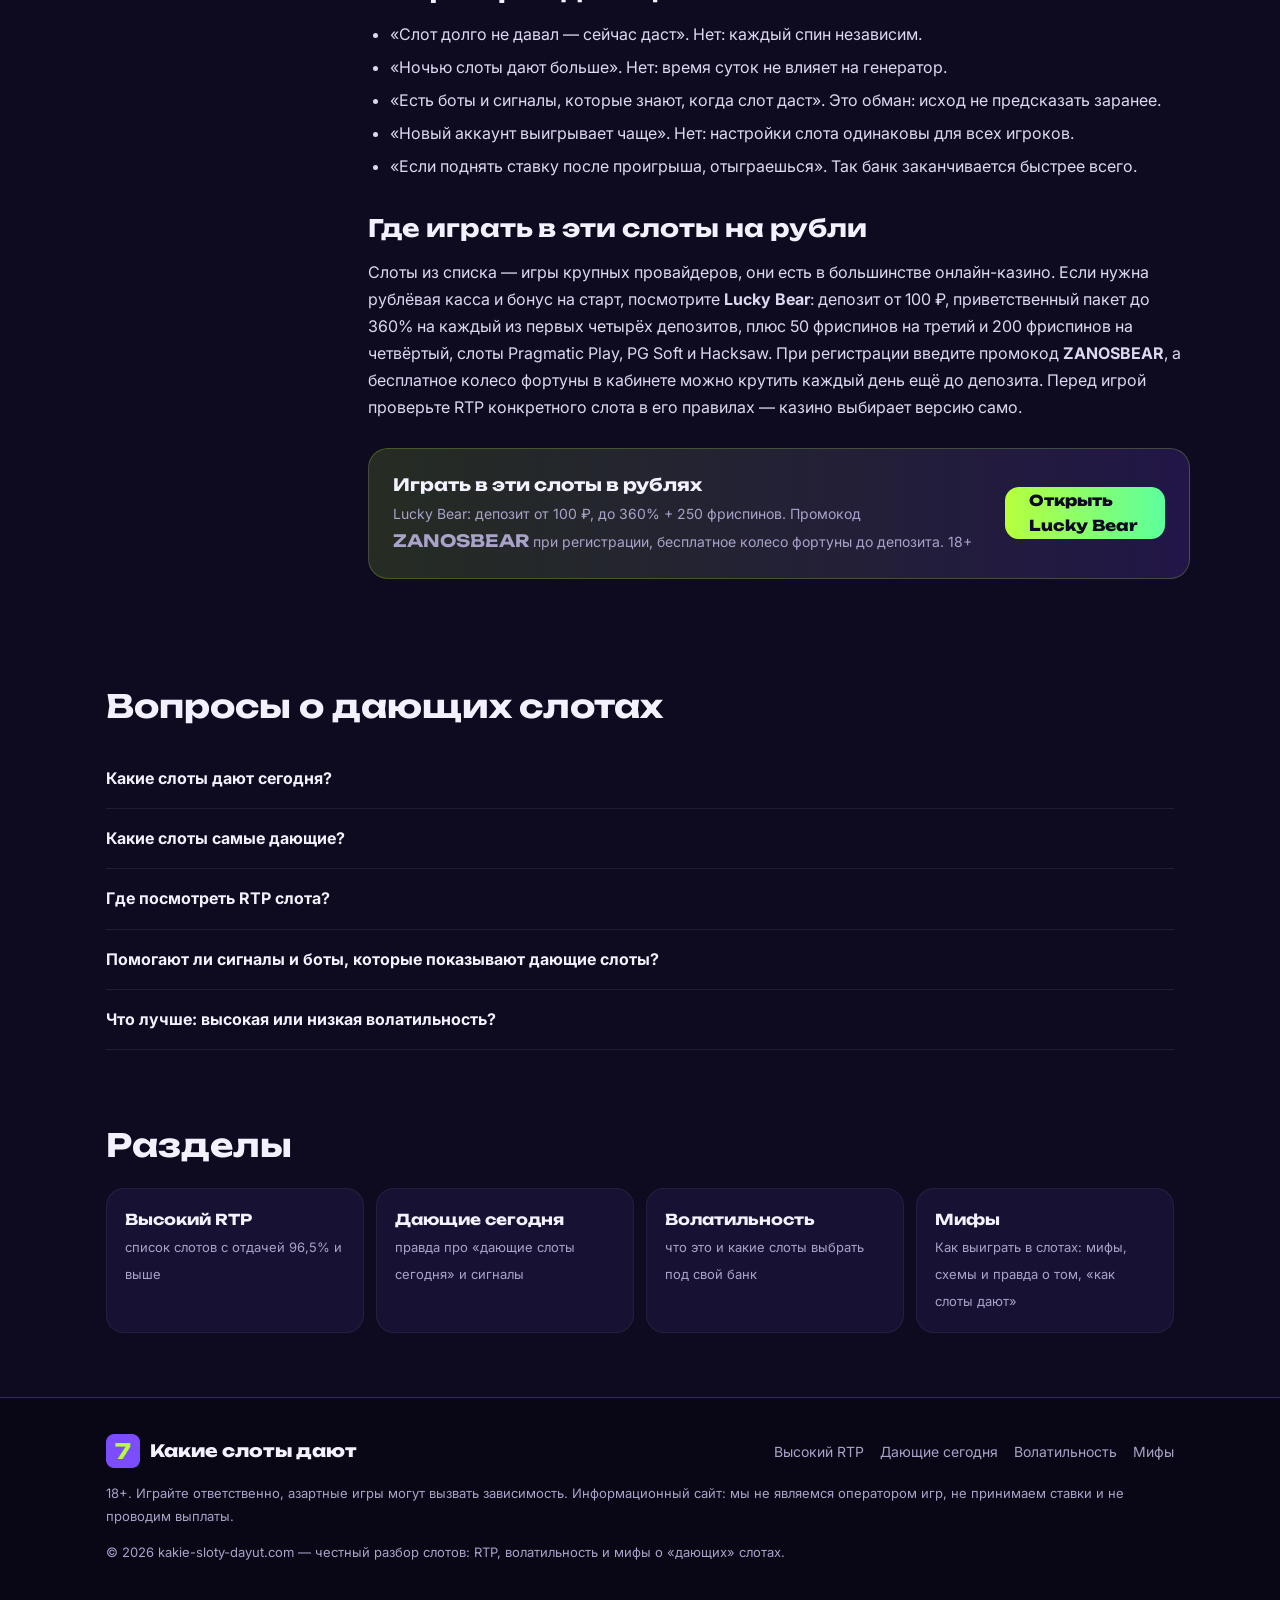
==== commit 07266216: "Условия бонуса от менеджера: до 360% на 4 депозита + 50/200 FS, колесо ежедневное до депозита Co-Aut" ====
--- a/index.html
+++ b/index.html
@@ -41,7 +41,7 @@
 <label>Спинов<input id="cn" type="number" min="1" value="200" inputmode="numeric"></label>
 <label>RTP<select id="cr"><option value="96.75">96,75% — высокий</option><option value="96.5" selected>96,5% — хороший</option><option value="96">96% — средний</option><option value="94.5">94,5% — пониженная версия</option></select></label></div>
 <div class="calc__r"><div><span>Всего поставите</span><b id="ot">4 000 ₽</b></div><div><span>Вернётся в среднем</span><b id="or">3 860 ₽</b></div><div class="loss"><span>Средний минус</span><b id="ol">140 ₽</b></div></div></div>
-<script>(function(){function f(x){return Math.round(x).toLocaleString('ru-RU')+' ₽'}function u(){var b=+document.getElementById('cb').value||0,n=+document.getElementById('cn').value||0,r=+document.getElementById('cr').value||0,t=b*n,v=t*r/100;document.getElementById('ot').textContent=f(t);document.getElementById('or').textContent=f(v);document.getElementById('ol').textContent=f(t-v)}['cb','cn','cr'].forEach(function(i){document.getElementById(i).addEventListener('input',u)});u()})();</script><h2 id="s77255">Волатильность: почему один слот «даёт», а другой «душит»</h2><p>Волатильность описывает, как распределены выигрыши. Низкая — частые мелкие выигрыши, баланс меняется плавно. Высокая — долгие серии пустых спинов и редкие крупные заносы. Именно высоковолатильные слоты чаще всего называют то «дающими», то «не дающими»: за вечер они могут и дать x500, и не дать ничего.</p><p>Если банк небольшой, высокая волатильность съедает его быстрее, чем дойдёт до бонуски. Для коротких сессий с маленьким депозитом разумнее слоты со средней волатильностью и небольшой ставкой.</p><div class="cta"><div><b>Играть в эти слоты в рублях</b><br><span>Lucky Bear: депозит от 100 ₽, до 360% + 250 фриспинов. Промокод <b>ZANOSBEAR</b> при регистрации — колесо фортуны до депозита. 18+</span></div><a class="btn btn--main" href="https://REF-SLOTDAY.example/" target="_blank" rel="nofollow noopener">Открыть Lucky Bear</a></div><h2 id="s81844">Слоты с высоким RTP: список</h2><table class="tbl"><thead><tr><th>Слот</th><th>Провайдер</th><th>RTP</th><th>Волатильность</th></tr></thead><tbody><tr><td><b>Wild Bounty Showdown</b><small>ковбойская дуэль, множители на каскадах</small></td><td>PG Soft</td><td><b>96,75%</b></td><td>высокая</td></tr><tr><td><b>Wild Bandito</b><small>мексиканская тема, растущий множитель</small></td><td>PG Soft</td><td><b>96,73%</b></td><td>средне-высокая</td></tr><tr><td><b>Treasures of Aztec</b><small>до 32 400 путей, каскады</small></td><td>PG Soft</td><td><b>96,71%</b></td><td>средне-высокая</td></tr><tr><td><b>Big Bass Bonanza</b><small>рыбалка, сбор денежных рыб во фриспинах</small></td><td>Pragmatic Play</td><td><b>96,71%</b></td><td>высокая</td></tr><tr><td><b>Sugar Rush 1000</b><small>кластеры и множители на клетках</small></td><td>Pragmatic Play</td><td><b>96,53%</b></td><td>высокая</td></tr><tr><td><b>The Dog House</b><small>«собаки», липкие вайлды во фриспинах</small></td><td>Pragmatic Play</td><td><b>96,51%</b></td><td>высокая</td></tr><tr><td><b>Gates of Olympus</b><small>Зевс, случайные множители до x500</small></td><td>Pragmatic Play</td><td><b>96,50%</b></td><td>высокая</td></tr><tr><td><b>Starlight Princess</b><small>аниме-версия механики Olympus</small></td><td>Pragmatic Play</td><td><b>96,50%</b></td><td>высокая</td></tr><tr><td><b>Sweet Bonanza</b><small>конфеты, оплата в любом месте</small></td><td>Pragmatic Play</td><td><b>96,48%</b></td><td>средне-высокая</td></tr><tr><td><b>Wanted Dead or a Wild</b><small>три бонусных режима, большие множители</small></td><td>Hacksaw Gaming</td><td><b>96,38%</b></td><td>очень высокая</td></tr><tr><td><b>Le Bandit</b><small>енот-грабитель, золотые клетки</small></td><td>Hacksaw Gaming</td><td><b>96,34%</b></td><td>высокая</td></tr><tr><td><b>Book of Dead</b><small>классика с расширяющимся символом</small></td><td>Play'n GO</td><td><b>96,21%</b></td><td>высокая</td></tr></tbody></table><p class="note">RTP базовой версии по данным провайдера. Казино может поставить версию с меньшей отдачей — проверяйте цифру в правилах слота.</p><h2 id="s67501">Как выбирать слот, если хочется играть дольше</h2><ol><li>Смотрите RTP в правилах игры: разница между 96,5% и 94% на дистанции заметна.</li><li>Ставку выбирайте так, чтобы банка хватило минимум на 100–200 спинов.</li><li>Для маленького банка — средняя волатильность, для охоты за бонуской — высокая, но с меньшей ставкой.</li><li>Демо-режим помогает понять механику без денег, но не показывает, «даст» ли слот.</li><li>Заранее решите, на какой сумме остановитесь, и в плюсе, и в минусе.</li></ol><h2 id="s37496">Мифы про «дающие слоты»</h2><ul><li>«Слот долго не давал — сейчас даст». Нет: каждый спин независим.</li><li>«Ночью слоты дают больше». Нет: время суток не влияет на генератор.</li><li>«Есть боты и сигналы, которые знают, когда слот даст». Это обман: исход не предсказать заранее.</li><li>«Новый аккаунт выигрывает чаще». Нет: настройки слота одинаковы для всех игроков.</li><li>«Если поднять ставку после проигрыша, отыграешься». Так банк заканчивается быстрее всего.</li></ul><h2 id="s39036">Где играть в эти слоты на рубли</h2><p>Слоты из списка — игры крупных провайдеров, они есть в большинстве онлайн-казино. Если нужна рублёвая касса и бонус на старт, посмотрите <strong>Lucky Bear</strong>: депозит от 100 ₽, приветственный пакет до 360% и 250 фриспинов на первые пополнения, слоты Pragmatic Play, PG Soft и Hacksaw. По промокоду <strong>ZANOSBEAR</strong> при регистрации новичку доступно вращение колеса фортуны ещё до депозита. Перед игрой проверьте RTP конкретного слота в его правилах — казино выбирает версию само.</p><div class="cta"><div><b>Играть в эти слоты в рублях</b><br><span>Lucky Bear: депозит от 100 ₽, до 360% + 250 фриспинов. Промокод <b>ZANOSBEAR</b> при регистрации — колесо фортуны до депозита. 18+</span></div><a class="btn btn--main" href="https://REF-SLOTDAY.example/" target="_blank" rel="nofollow noopener">Открыть Lucky Bear</a></div></article></div>
+<script>(function(){function f(x){return Math.round(x).toLocaleString('ru-RU')+' ₽'}function u(){var b=+document.getElementById('cb').value||0,n=+document.getElementById('cn').value||0,r=+document.getElementById('cr').value||0,t=b*n,v=t*r/100;document.getElementById('ot').textContent=f(t);document.getElementById('or').textContent=f(v);document.getElementById('ol').textContent=f(t-v)}['cb','cn','cr'].forEach(function(i){document.getElementById(i).addEventListener('input',u)});u()})();</script><h2 id="s77255">Волатильность: почему один слот «даёт», а другой «душит»</h2><p>Волатильность описывает, как распределены выигрыши. Низкая — частые мелкие выигрыши, баланс меняется плавно. Высокая — долгие серии пустых спинов и редкие крупные заносы. Именно высоковолатильные слоты чаще всего называют то «дающими», то «не дающими»: за вечер они могут и дать x500, и не дать ничего.</p><p>Если банк небольшой, высокая волатильность съедает его быстрее, чем дойдёт до бонуски. Для коротких сессий с маленьким депозитом разумнее слоты со средней волатильностью и небольшой ставкой.</p><div class="cta"><div><b>Играть в эти слоты в рублях</b><br><span>Lucky Bear: депозит от 100 ₽, до 360% + 250 фриспинов. Промокод <b>ZANOSBEAR</b> при регистрации, бесплатное колесо фортуны до депозита. 18+</span></div><a class="btn btn--main" href="https://REF-SLOTDAY.example/" target="_blank" rel="nofollow noopener">Открыть Lucky Bear</a></div><h2 id="s81844">Слоты с высоким RTP: список</h2><table class="tbl"><thead><tr><th>Слот</th><th>Провайдер</th><th>RTP</th><th>Волатильность</th></tr></thead><tbody><tr><td><b>Wild Bounty Showdown</b><small>ковбойская дуэль, множители на каскадах</small></td><td>PG Soft</td><td><b>96,75%</b></td><td>высокая</td></tr><tr><td><b>Wild Bandito</b><small>мексиканская тема, растущий множитель</small></td><td>PG Soft</td><td><b>96,73%</b></td><td>средне-высокая</td></tr><tr><td><b>Treasures of Aztec</b><small>до 32 400 путей, каскады</small></td><td>PG Soft</td><td><b>96,71%</b></td><td>средне-высокая</td></tr><tr><td><b>Big Bass Bonanza</b><small>рыбалка, сбор денежных рыб во фриспинах</small></td><td>Pragmatic Play</td><td><b>96,71%</b></td><td>высокая</td></tr><tr><td><b>Sugar Rush 1000</b><small>кластеры и множители на клетках</small></td><td>Pragmatic Play</td><td><b>96,53%</b></td><td>высокая</td></tr><tr><td><b>The Dog House</b><small>«собаки», липкие вайлды во фриспинах</small></td><td>Pragmatic Play</td><td><b>96,51%</b></td><td>высокая</td></tr><tr><td><b>Gates of Olympus</b><small>Зевс, случайные множители до x500</small></td><td>Pragmatic Play</td><td><b>96,50%</b></td><td>высокая</td></tr><tr><td><b>Starlight Princess</b><small>аниме-версия механики Olympus</small></td><td>Pragmatic Play</td><td><b>96,50%</b></td><td>высокая</td></tr><tr><td><b>Sweet Bonanza</b><small>конфеты, оплата в любом месте</small></td><td>Pragmatic Play</td><td><b>96,48%</b></td><td>средне-высокая</td></tr><tr><td><b>Wanted Dead or a Wild</b><small>три бонусных режима, большие множители</small></td><td>Hacksaw Gaming</td><td><b>96,38%</b></td><td>очень высокая</td></tr><tr><td><b>Le Bandit</b><small>енот-грабитель, золотые клетки</small></td><td>Hacksaw Gaming</td><td><b>96,34%</b></td><td>высокая</td></tr><tr><td><b>Book of Dead</b><small>классика с расширяющимся символом</small></td><td>Play'n GO</td><td><b>96,21%</b></td><td>высокая</td></tr></tbody></table><p class="note">RTP базовой версии по данным провайдера. Казино может поставить версию с меньшей отдачей — проверяйте цифру в правилах слота.</p><h2 id="s67501">Как выбирать слот, если хочется играть дольше</h2><ol><li>Смотрите RTP в правилах игры: разница между 96,5% и 94% на дистанции заметна.</li><li>Ставку выбирайте так, чтобы банка хватило минимум на 100–200 спинов.</li><li>Для маленького банка — средняя волатильность, для охоты за бонуской — высокая, но с меньшей ставкой.</li><li>Демо-режим помогает понять механику без денег, но не показывает, «даст» ли слот.</li><li>Заранее решите, на какой сумме остановитесь, и в плюсе, и в минусе.</li></ol><h2 id="s37496">Мифы про «дающие слоты»</h2><ul><li>«Слот долго не давал — сейчас даст». Нет: каждый спин независим.</li><li>«Ночью слоты дают больше». Нет: время суток не влияет на генератор.</li><li>«Есть боты и сигналы, которые знают, когда слот даст». Это обман: исход не предсказать заранее.</li><li>«Новый аккаунт выигрывает чаще». Нет: настройки слота одинаковы для всех игроков.</li><li>«Если поднять ставку после проигрыша, отыграешься». Так банк заканчивается быстрее всего.</li></ul><h2 id="s39036">Где играть в эти слоты на рубли</h2><p>Слоты из списка — игры крупных провайдеров, они есть в большинстве онлайн-казино. Если нужна рублёвая касса и бонус на старт, посмотрите <strong>Lucky Bear</strong>: депозит от 100 ₽, приветственный пакет до 360% на каждый из первых четырёх депозитов, плюс 50 фриспинов на третий и 200 фриспинов на четвёртый, слоты Pragmatic Play, PG Soft и Hacksaw. При регистрации введите промокод <strong>ZANOSBEAR</strong>, а бесплатное колесо фортуны в кабинете можно крутить каждый день ещё до депозита. Перед игрой проверьте RTP конкретного слота в его правилах — казино выбирает версию само.</p><div class="cta"><div><b>Играть в эти слоты в рублях</b><br><span>Lucky Bear: депозит от 100 ₽, до 360% + 250 фриспинов. Промокод <b>ZANOSBEAR</b> при регистрации, бесплатное колесо фортуны до депозита. 18+</span></div><a class="btn btn--main" href="https://REF-SLOTDAY.example/" target="_blank" rel="nofollow noopener">Открыть Lucky Bear</a></div></article></div>
 <section class="sec" id="faq"><div class="wrap"><h2 class="t">Вопросы о дающих слотах</h2><div class="faq"><details><summary>Какие слоты дают сегодня?</summary><p>Таких нет: исход каждого спина случаен и не зависит от дня, времени и прошлых игр. Можно выбрать слот с высоким RTP и подходящей волатильностью, но гарантии выигрыша не даст ни один слот.</p></details><details><summary>Какие слоты самые дающие?</summary><p>На длинной дистанции больше возвращают слоты с высоким RTP — около 96,5% и выше в базовой версии. Например, Wild Bounty Showdown, Treasures of Aztec, Big Bass Bonanza, The Dog House, Gates of Olympus.</p></details><details><summary>Где посмотреть RTP слота?</summary><p>В правилах игры: кнопка «i» или «Правила» внутри слота. Там указан RTP той версии, которую поставило казино.</p></details><details><summary>Помогают ли сигналы и боты, которые показывают дающие слоты?</summary><p>Нет. Предсказать результат генератора случайных чисел невозможно, такие сервисы зарабатывают на доверчивых игроках.</p></details><details><summary>Что лучше: высокая или низкая волатильность?</summary><p>Зависит от банка. При небольшом депозите средняя волатильность позволяет играть дольше, высокая чаще заканчивается без бонуса.</p></details></div></div></section>
 <section class="sec"><div class="wrap"><h2 class="t">Разделы</h2><div class="hub"><a href="/rtp/"><b>Высокий RTP</b><span>список слотов с отдачей 96,5% и выше</span></a><a href="/segodnya/"><b>Дающие сегодня</b><span>правда про «дающие слоты сегодня» и сигналы</span></a><a href="/volatilnost/"><b>Волатильность</b><span>что это и какие слоты выбрать под свой банк</span></a><a href="/mify/"><b>Мифы</b><span>Как выиграть в слотах: мифы, схемы и правда о том, «как слоты дают»</span></a></div></div></section></main>
 <footer class="foot"><div class="wrap">
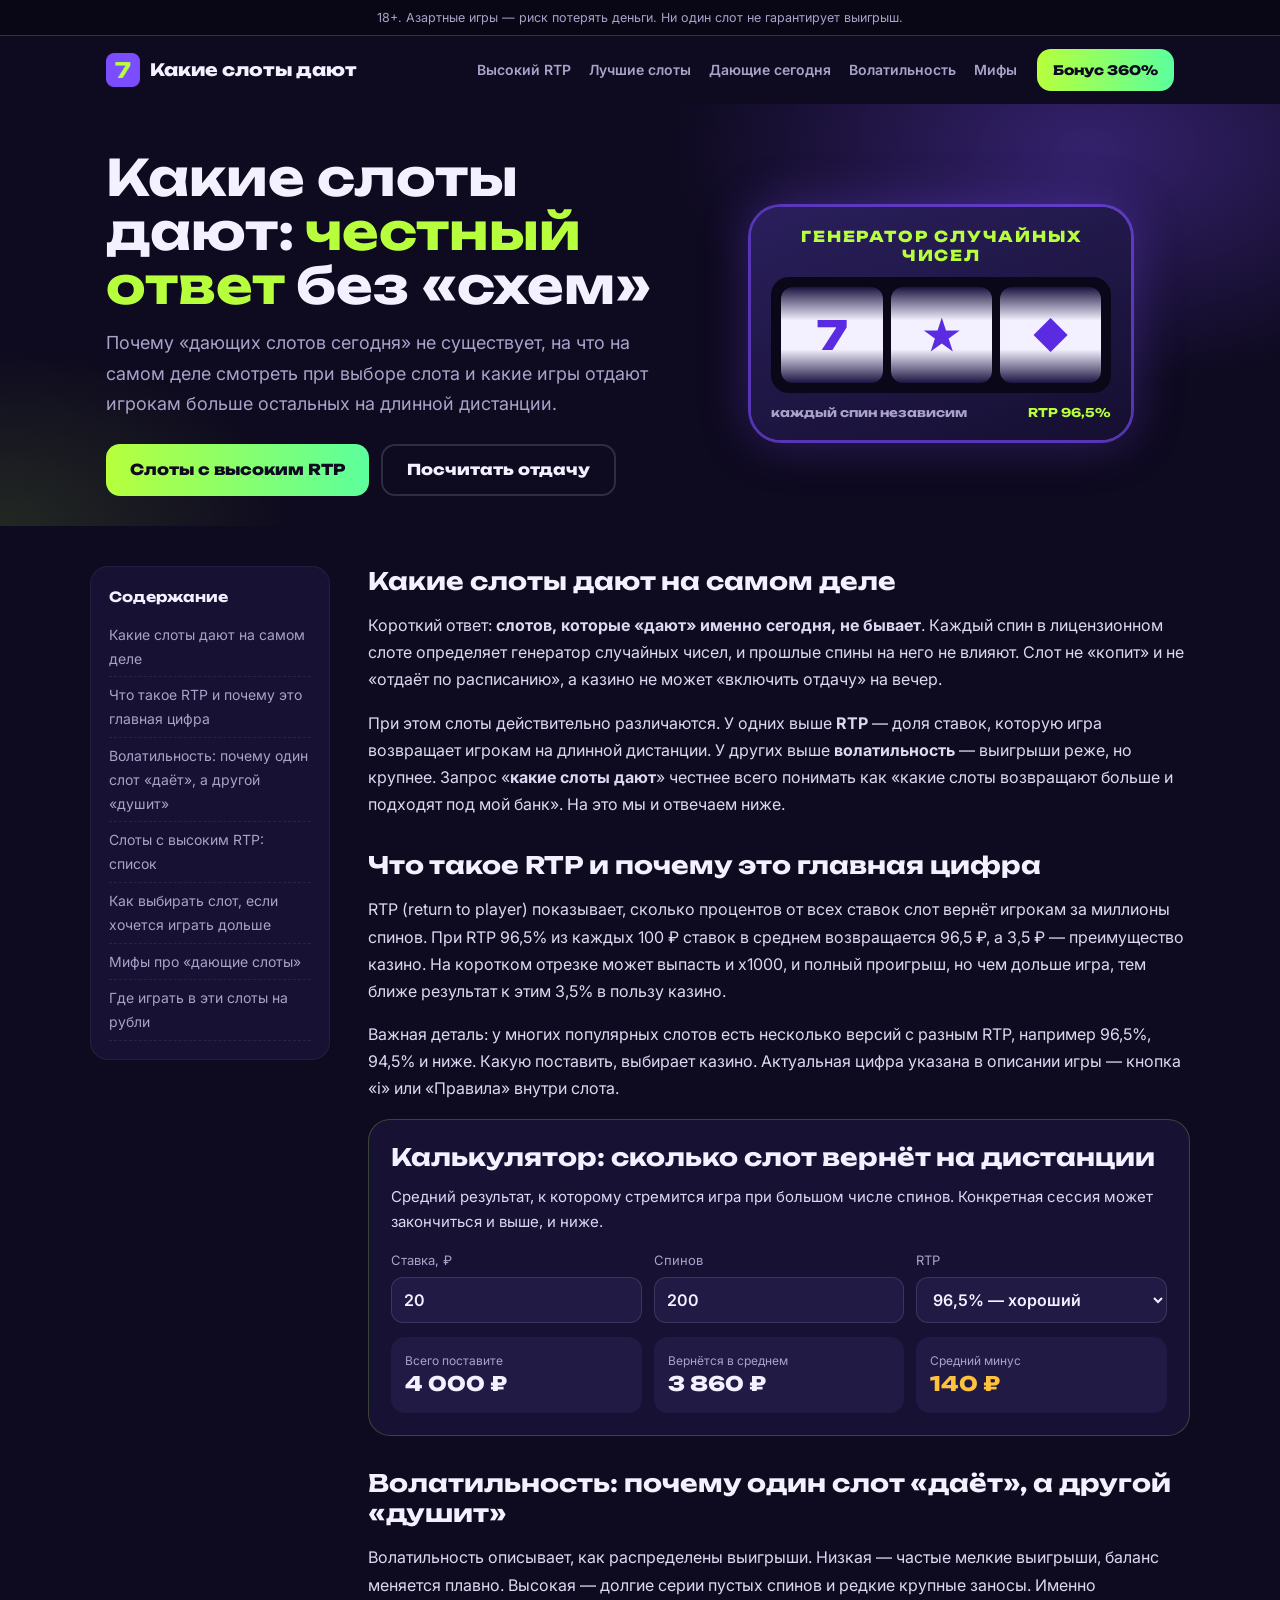
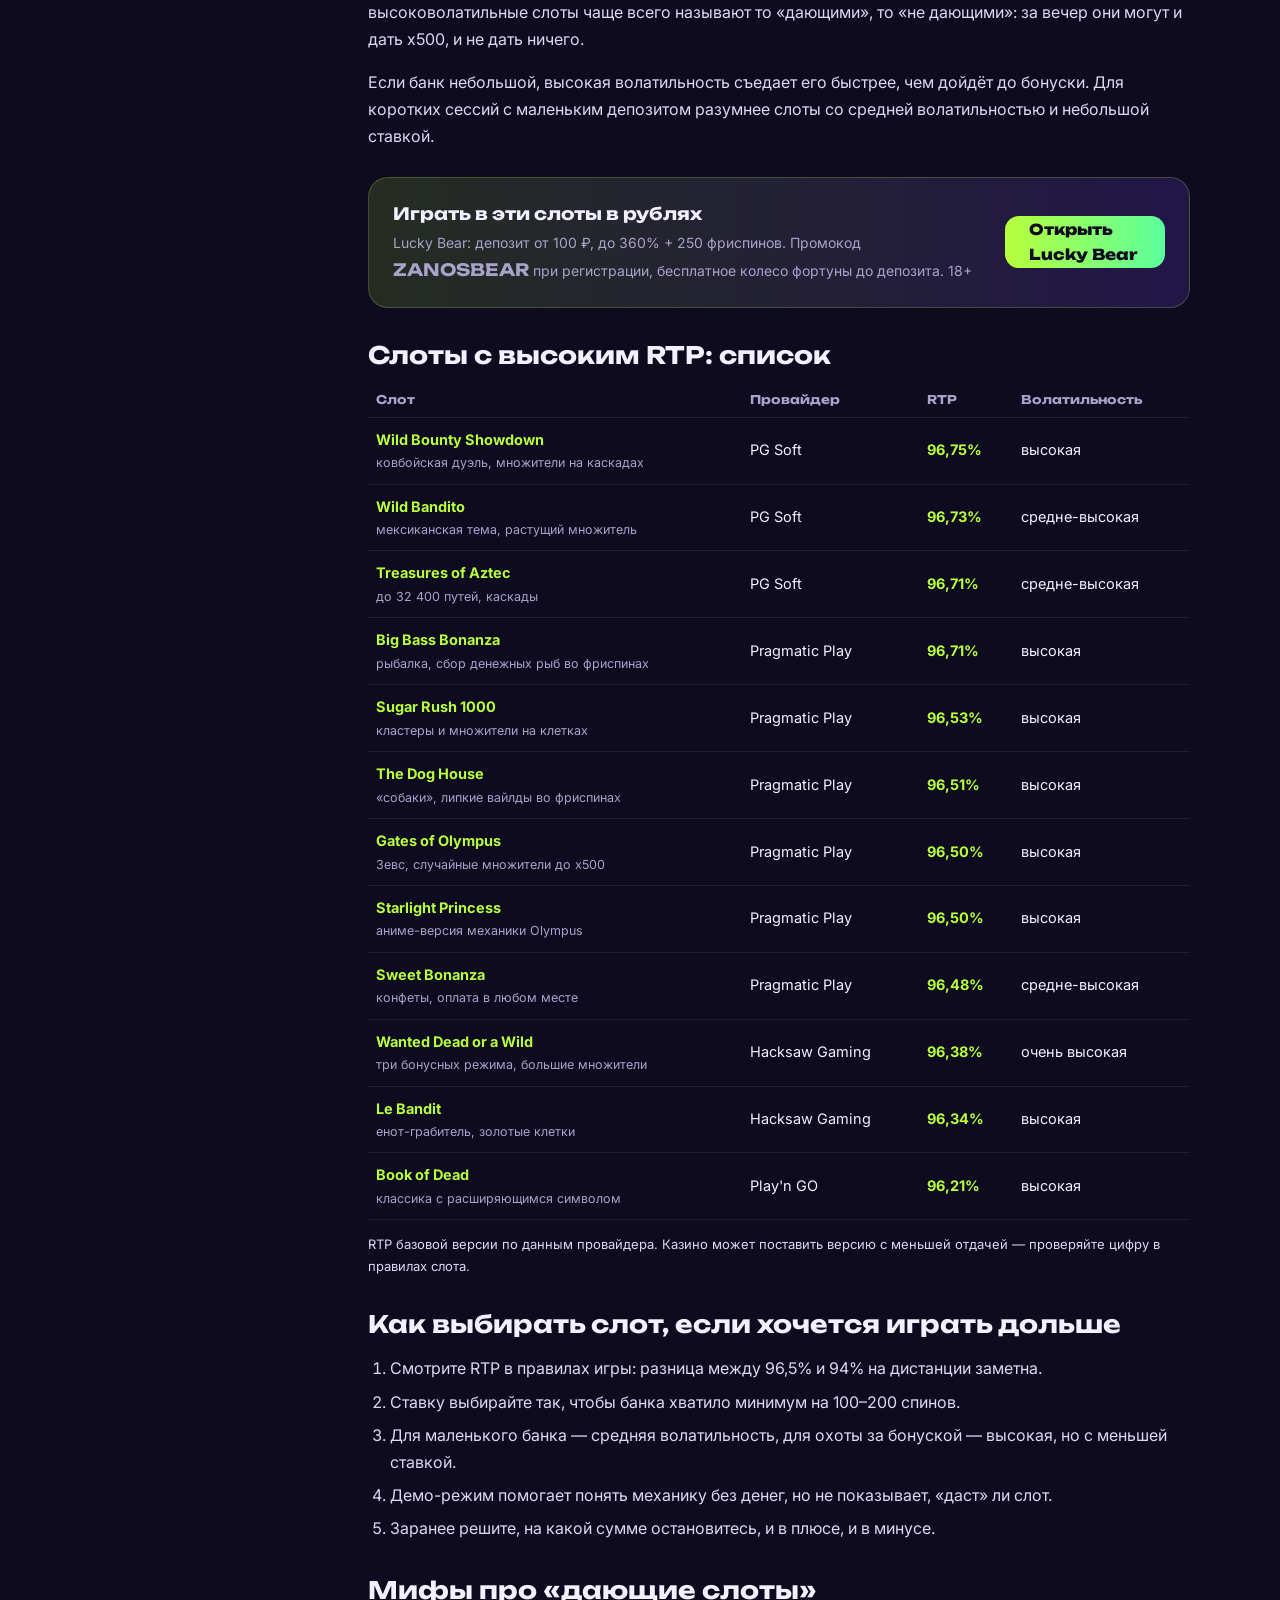
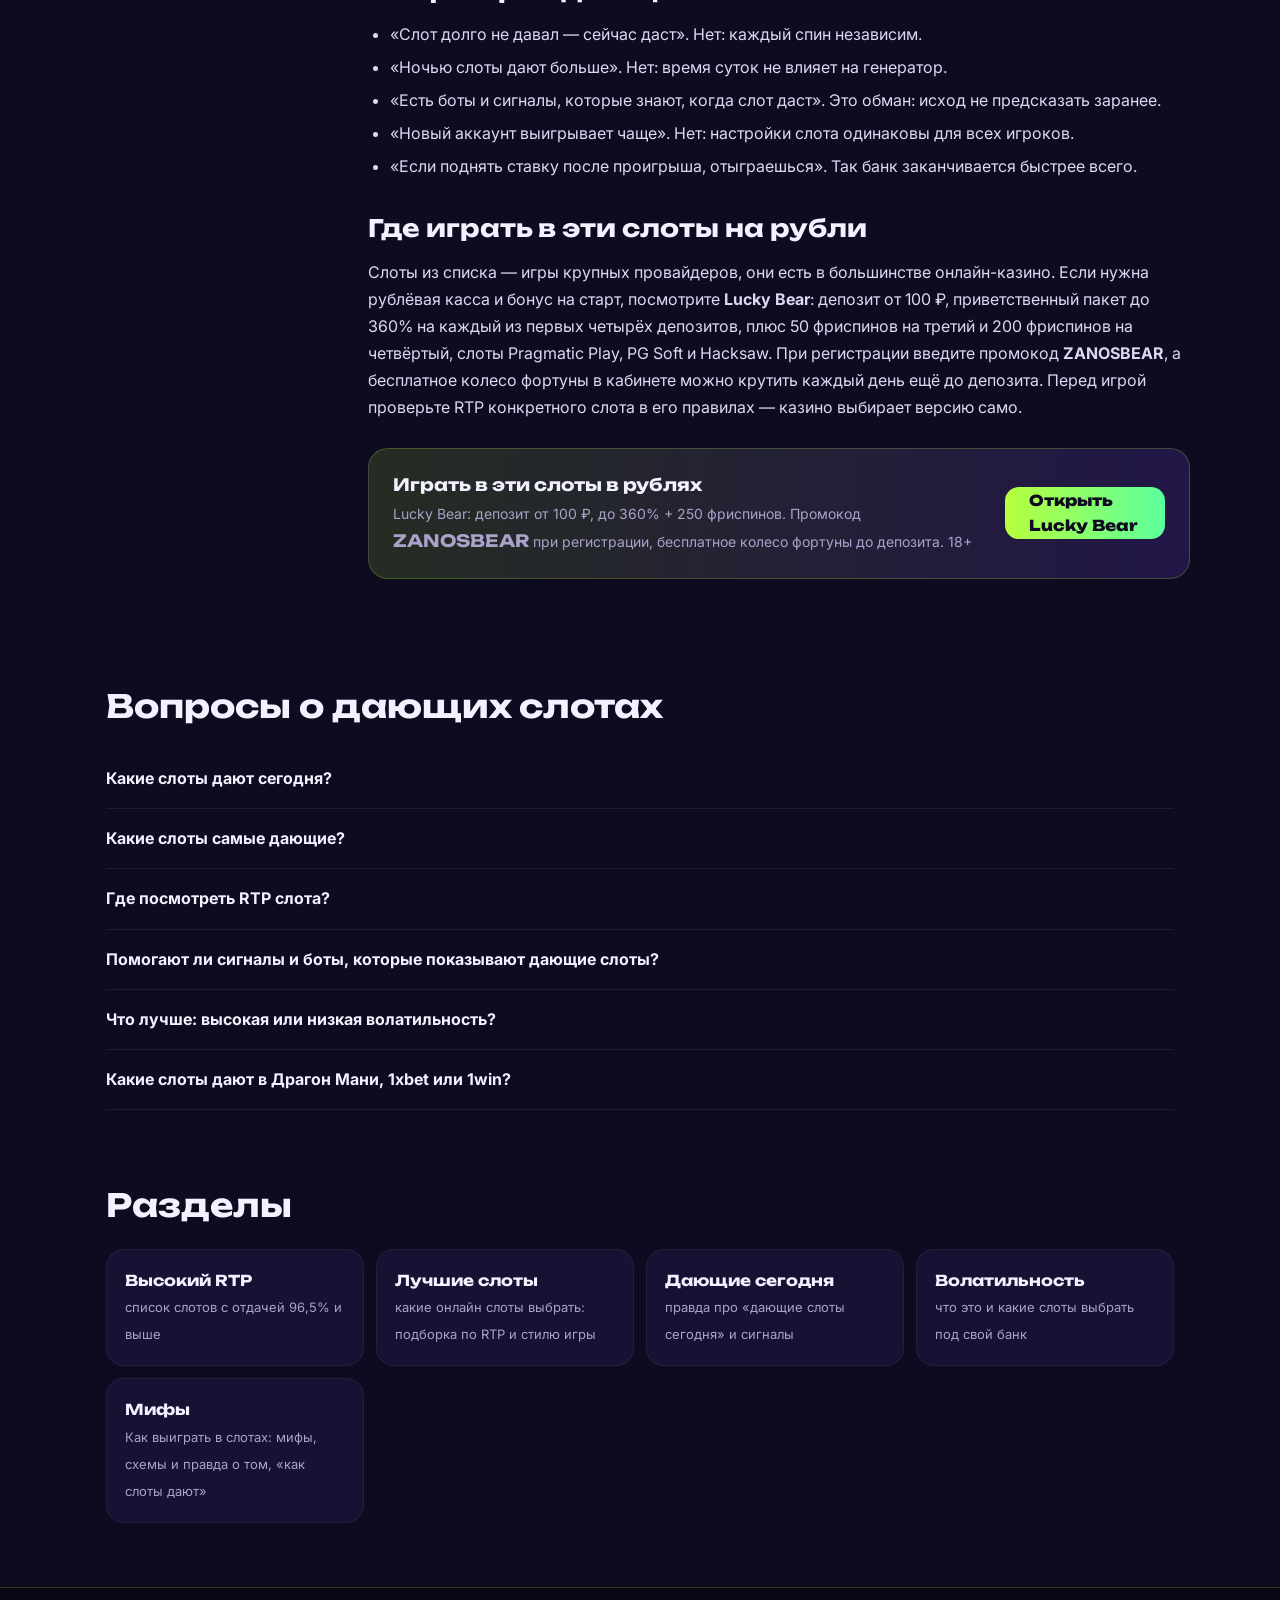
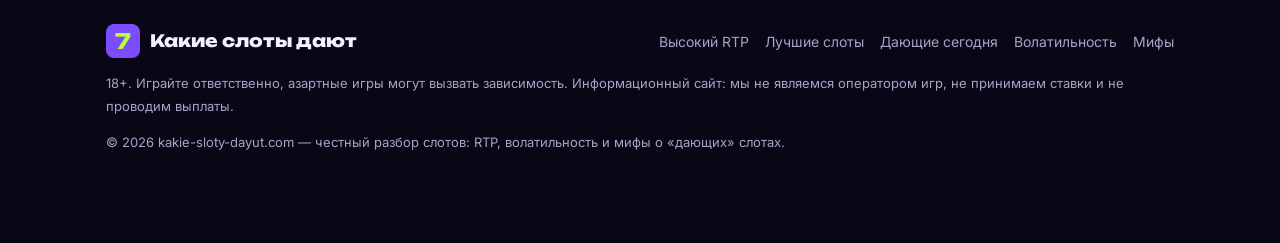
==== commit 66145b50: "Новые страницы: «Лучшие слоты» / «Как отыграть бонус» Co-Authored-By: Claude Opus 5.5 <noreply@anthr" ====
--- a/index.html
+++ b/index.html
@@ -22,14 +22,14 @@
 <link rel="preconnect" href="https://fonts.gstatic.com" crossorigin />
 <link rel="stylesheet" href="https://fonts.googleapis.com/css2?family=Unbounded:wght@700;800&family=Inter:wght@400;600;700&display=swap" />
 <link rel="stylesheet" href="/assets/site.css?v=1" />
-<script type="application/ld+json">{"@context": "https://schema.org", "@graph": [{"@type": "Organization", "@id": "https://kakie-sloty-dayut.com/#org", "name": "Какие слоты дают", "alternateName": ["Дающие слоты", "Слоты которые дают"], "url": "https://kakie-sloty-dayut.com/", "logo": {"@type": "ImageObject", "url": "https://kakie-sloty-dayut.com/assets/icon-180.png"}}, {"@type": "WebSite", "@id": "https://kakie-sloty-dayut.com/#website", "url": "https://kakie-sloty-dayut.com/", "name": "Какие слоты дают", "inLanguage": "ru-RU", "publisher": {"@id": "https://kakie-sloty-dayut.com/#org"}}, {"@type": "FAQPage", "@id": "https://kakie-sloty-dayut.com/#faq", "mainEntity": [{"@type": "Question", "name": "Какие слоты дают сегодня?", "acceptedAnswer": {"@type": "Answer", "text": "Таких нет: исход каждого спина случаен и не зависит от дня, времени и прошлых игр. Можно выбрать слот с высоким RTP и подходящей волатильностью, но гарантии выигрыша не даст ни один слот."}}, {"@type": "Question", "name": "Какие слоты самые дающие?", "acceptedAnswer": {"@type": "Answer", "text": "На длинной дистанции больше возвращают слоты с высоким RTP — около 96,5% и выше в базовой версии. Например, Wild Bounty Showdown, Treasures of Aztec, Big Bass Bonanza, The Dog House, Gates of Olympus."}}, {"@type": "Question", "name": "Где посмотреть RTP слота?", "acceptedAnswer": {"@type": "Answer", "text": "В правилах игры: кнопка «i» или «Правила» внутри слота. Там указан RTP той версии, которую поставило казино."}}, {"@type": "Question", "name": "Помогают ли сигналы и боты, которые показывают дающие слоты?", "acceptedAnswer": {"@type": "Answer", "text": "Нет. Предсказать результат генератора случайных чисел невозможно, такие сервисы зарабатывают на доверчивых игроках."}}, {"@type": "Question", "name": "Что лучше: высокая или низкая волатильность?", "acceptedAnswer": {"@type": "Answer", "text": "Зависит от банка. При небольшом депозите средняя волатильность позволяет играть дольше, высокая чаще заканчивается без бонуса."}}]}]}</script>
+<script type="application/ld+json">{"@context": "https://schema.org", "@graph": [{"@type": "Organization", "@id": "https://kakie-sloty-dayut.com/#org", "name": "Какие слоты дают", "alternateName": ["Дающие слоты", "Слоты которые дают"], "url": "https://kakie-sloty-dayut.com/", "logo": {"@type": "ImageObject", "url": "https://kakie-sloty-dayut.com/assets/icon-180.png"}}, {"@type": "WebSite", "@id": "https://kakie-sloty-dayut.com/#website", "url": "https://kakie-sloty-dayut.com/", "name": "Какие слоты дают", "inLanguage": "ru-RU", "publisher": {"@id": "https://kakie-sloty-dayut.com/#org"}}, {"@type": "FAQPage", "@id": "https://kakie-sloty-dayut.com/#faq", "mainEntity": [{"@type": "Question", "name": "Какие слоты дают сегодня?", "acceptedAnswer": {"@type": "Answer", "text": "Таких нет: исход каждого спина случаен и не зависит от дня, времени и прошлых игр. Можно выбрать слот с высоким RTP и подходящей волатильностью, но гарантии выигрыша не даст ни один слот."}}, {"@type": "Question", "name": "Какие слоты самые дающие?", "acceptedAnswer": {"@type": "Answer", "text": "На длинной дистанции больше возвращают слоты с высоким RTP — около 96,5% и выше в базовой версии. Например, Wild Bounty Showdown, Treasures of Aztec, Big Bass Bonanza, The Dog House, Gates of Olympus."}}, {"@type": "Question", "name": "Где посмотреть RTP слота?", "acceptedAnswer": {"@type": "Answer", "text": "В правилах игры: кнопка «i» или «Правила» внутри слота. Там указан RTP той версии, которую поставило казино."}}, {"@type": "Question", "name": "Помогают ли сигналы и боты, которые показывают дающие слоты?", "acceptedAnswer": {"@type": "Answer", "text": "Нет. Предсказать результат генератора случайных чисел невозможно, такие сервисы зарабатывают на доверчивых игроках."}}, {"@type": "Question", "name": "Что лучше: высокая или низкая волатильность?", "acceptedAnswer": {"@type": "Answer", "text": "Зависит от банка. При небольшом депозите средняя волатильность позволяет играть дольше, высокая чаще заканчивается без бонуса."}}, {"@type": "Question", "name": "Какие слоты дают в Драгон Мани, 1xbet или 1win?", "acceptedAnswer": {"@type": "Answer", "text": "Те же, что и везде: казино не управляет отдачей конкретного слота, оно лишь выбирает версию RTP. Поэтому в любом казино ищите слоты с высоким RTP в правилах игры. Если нужна рублёвая касса и бонус на старт, посмотрите Lucky Bear."}}]}]}</script>
 </head>
 <body class="sloty">
 <div class="disc">18+. Азартные игры — риск потерять деньги. Ни один слот не гарантирует выигрыш.</div>
 <header class="top"><div class="wrap top__in">
 <a class="logo" href="/" aria-label="Какие слоты дают — на главную"><img src="/assets/icon-180.png" alt="" width="34" height="34" />Какие слоты дают</a>
-<nav class="nav" aria-label="Меню"><a href="/rtp/">Высокий RTP</a><a href="/segodnya/">Дающие сегодня</a><a href="/volatilnost/">Волатильность</a><a href="/mify/">Мифы</a></nav>
-<a class="btn btn--main btn--sm" href="https://REF-SLOTDAY.example/" target="_blank" rel="nofollow noopener">Бонус 360%</a>
+<nav class="nav" aria-label="Меню"><a href="/rtp/">Высокий RTP</a><a href="/luchshie-sloty/">Лучшие слоты</a><a href="/segodnya/">Дающие сегодня</a><a href="/volatilnost/">Волатильность</a><a href="/mify/">Мифы</a></nav>
+<a class="btn btn--main btn--sm" href="https://happygo777.fit/2gy4aU" target="_blank" rel="nofollow noopener">Бонус 360%</a>
 </div></header>
 <main><section class="hero"><div class="wrap hero__g"><div><h1>Какие слоты дают: <span>честный ответ</span> без «схем»</h1><p>Почему «дающих слотов сегодня» не существует, на что на самом деле смотреть при выборе слота и какие игры отдают игрокам больше остальных на длинной дистанции.</p>
 <div class="hero__b"><a class="btn btn--main" href="#s81844">Слоты с высоким RTP</a><a class="btn btn--line" href="#calc">Посчитать отдачу</a></div></div>
@@ -41,14 +41,14 @@
 <label>Спинов<input id="cn" type="number" min="1" value="200" inputmode="numeric"></label>
 <label>RTP<select id="cr"><option value="96.75">96,75% — высокий</option><option value="96.5" selected>96,5% — хороший</option><option value="96">96% — средний</option><option value="94.5">94,5% — пониженная версия</option></select></label></div>
 <div class="calc__r"><div><span>Всего поставите</span><b id="ot">4 000 ₽</b></div><div><span>Вернётся в среднем</span><b id="or">3 860 ₽</b></div><div class="loss"><span>Средний минус</span><b id="ol">140 ₽</b></div></div></div>
-<script>(function(){function f(x){return Math.round(x).toLocaleString('ru-RU')+' ₽'}function u(){var b=+document.getElementById('cb').value||0,n=+document.getElementById('cn').value||0,r=+document.getElementById('cr').value||0,t=b*n,v=t*r/100;document.getElementById('ot').textContent=f(t);document.getElementById('or').textContent=f(v);document.getElementById('ol').textContent=f(t-v)}['cb','cn','cr'].forEach(function(i){document.getElementById(i).addEventListener('input',u)});u()})();</script><h2 id="s77255">Волатильность: почему один слот «даёт», а другой «душит»</h2><p>Волатильность описывает, как распределены выигрыши. Низкая — частые мелкие выигрыши, баланс меняется плавно. Высокая — долгие серии пустых спинов и редкие крупные заносы. Именно высоковолатильные слоты чаще всего называют то «дающими», то «не дающими»: за вечер они могут и дать x500, и не дать ничего.</p><p>Если банк небольшой, высокая волатильность съедает его быстрее, чем дойдёт до бонуски. Для коротких сессий с маленьким депозитом разумнее слоты со средней волатильностью и небольшой ставкой.</p><div class="cta"><div><b>Играть в эти слоты в рублях</b><br><span>Lucky Bear: депозит от 100 ₽, до 360% + 250 фриспинов. Промокод <b>ZANOSBEAR</b> при регистрации, бесплатное колесо фортуны до депозита. 18+</span></div><a class="btn btn--main" href="https://REF-SLOTDAY.example/" target="_blank" rel="nofollow noopener">Открыть Lucky Bear</a></div><h2 id="s81844">Слоты с высоким RTP: список</h2><table class="tbl"><thead><tr><th>Слот</th><th>Провайдер</th><th>RTP</th><th>Волатильность</th></tr></thead><tbody><tr><td><b>Wild Bounty Showdown</b><small>ковбойская дуэль, множители на каскадах</small></td><td>PG Soft</td><td><b>96,75%</b></td><td>высокая</td></tr><tr><td><b>Wild Bandito</b><small>мексиканская тема, растущий множитель</small></td><td>PG Soft</td><td><b>96,73%</b></td><td>средне-высокая</td></tr><tr><td><b>Treasures of Aztec</b><small>до 32 400 путей, каскады</small></td><td>PG Soft</td><td><b>96,71%</b></td><td>средне-высокая</td></tr><tr><td><b>Big Bass Bonanza</b><small>рыбалка, сбор денежных рыб во фриспинах</small></td><td>Pragmatic Play</td><td><b>96,71%</b></td><td>высокая</td></tr><tr><td><b>Sugar Rush 1000</b><small>кластеры и множители на клетках</small></td><td>Pragmatic Play</td><td><b>96,53%</b></td><td>высокая</td></tr><tr><td><b>The Dog House</b><small>«собаки», липкие вайлды во фриспинах</small></td><td>Pragmatic Play</td><td><b>96,51%</b></td><td>высокая</td></tr><tr><td><b>Gates of Olympus</b><small>Зевс, случайные множители до x500</small></td><td>Pragmatic Play</td><td><b>96,50%</b></td><td>высокая</td></tr><tr><td><b>Starlight Princess</b><small>аниме-версия механики Olympus</small></td><td>Pragmatic Play</td><td><b>96,50%</b></td><td>высокая</td></tr><tr><td><b>Sweet Bonanza</b><small>конфеты, оплата в любом месте</small></td><td>Pragmatic Play</td><td><b>96,48%</b></td><td>средне-высокая</td></tr><tr><td><b>Wanted Dead or a Wild</b><small>три бонусных режима, большие множители</small></td><td>Hacksaw Gaming</td><td><b>96,38%</b></td><td>очень высокая</td></tr><tr><td><b>Le Bandit</b><small>енот-грабитель, золотые клетки</small></td><td>Hacksaw Gaming</td><td><b>96,34%</b></td><td>высокая</td></tr><tr><td><b>Book of Dead</b><small>классика с расширяющимся символом</small></td><td>Play'n GO</td><td><b>96,21%</b></td><td>высокая</td></tr></tbody></table><p class="note">RTP базовой версии по данным провайдера. Казино может поставить версию с меньшей отдачей — проверяйте цифру в правилах слота.</p><h2 id="s67501">Как выбирать слот, если хочется играть дольше</h2><ol><li>Смотрите RTP в правилах игры: разница между 96,5% и 94% на дистанции заметна.</li><li>Ставку выбирайте так, чтобы банка хватило минимум на 100–200 спинов.</li><li>Для маленького банка — средняя волатильность, для охоты за бонуской — высокая, но с меньшей ставкой.</li><li>Демо-режим помогает понять механику без денег, но не показывает, «даст» ли слот.</li><li>Заранее решите, на какой сумме остановитесь, и в плюсе, и в минусе.</li></ol><h2 id="s37496">Мифы про «дающие слоты»</h2><ul><li>«Слот долго не давал — сейчас даст». Нет: каждый спин независим.</li><li>«Ночью слоты дают больше». Нет: время суток не влияет на генератор.</li><li>«Есть боты и сигналы, которые знают, когда слот даст». Это обман: исход не предсказать заранее.</li><li>«Новый аккаунт выигрывает чаще». Нет: настройки слота одинаковы для всех игроков.</li><li>«Если поднять ставку после проигрыша, отыграешься». Так банк заканчивается быстрее всего.</li></ul><h2 id="s39036">Где играть в эти слоты на рубли</h2><p>Слоты из списка — игры крупных провайдеров, они есть в большинстве онлайн-казино. Если нужна рублёвая касса и бонус на старт, посмотрите <strong>Lucky Bear</strong>: депозит от 100 ₽, приветственный пакет до 360% на каждый из первых четырёх депозитов, плюс 50 фриспинов на третий и 200 фриспинов на четвёртый, слоты Pragmatic Play, PG Soft и Hacksaw. При регистрации введите промокод <strong>ZANOSBEAR</strong>, а бесплатное колесо фортуны в кабинете можно крутить каждый день ещё до депозита. Перед игрой проверьте RTP конкретного слота в его правилах — казино выбирает версию само.</p><div class="cta"><div><b>Играть в эти слоты в рублях</b><br><span>Lucky Bear: депозит от 100 ₽, до 360% + 250 фриспинов. Промокод <b>ZANOSBEAR</b> при регистрации, бесплатное колесо фортуны до депозита. 18+</span></div><a class="btn btn--main" href="https://REF-SLOTDAY.example/" target="_blank" rel="nofollow noopener">Открыть Lucky Bear</a></div></article></div>
-<section class="sec" id="faq"><div class="wrap"><h2 class="t">Вопросы о дающих слотах</h2><div class="faq"><details><summary>Какие слоты дают сегодня?</summary><p>Таких нет: исход каждого спина случаен и не зависит от дня, времени и прошлых игр. Можно выбрать слот с высоким RTP и подходящей волатильностью, но гарантии выигрыша не даст ни один слот.</p></details><details><summary>Какие слоты самые дающие?</summary><p>На длинной дистанции больше возвращают слоты с высоким RTP — около 96,5% и выше в базовой версии. Например, Wild Bounty Showdown, Treasures of Aztec, Big Bass Bonanza, The Dog House, Gates of Olympus.</p></details><details><summary>Где посмотреть RTP слота?</summary><p>В правилах игры: кнопка «i» или «Правила» внутри слота. Там указан RTP той версии, которую поставило казино.</p></details><details><summary>Помогают ли сигналы и боты, которые показывают дающие слоты?</summary><p>Нет. Предсказать результат генератора случайных чисел невозможно, такие сервисы зарабатывают на доверчивых игроках.</p></details><details><summary>Что лучше: высокая или низкая волатильность?</summary><p>Зависит от банка. При небольшом депозите средняя волатильность позволяет играть дольше, высокая чаще заканчивается без бонуса.</p></details></div></div></section>
-<section class="sec"><div class="wrap"><h2 class="t">Разделы</h2><div class="hub"><a href="/rtp/"><b>Высокий RTP</b><span>список слотов с отдачей 96,5% и выше</span></a><a href="/segodnya/"><b>Дающие сегодня</b><span>правда про «дающие слоты сегодня» и сигналы</span></a><a href="/volatilnost/"><b>Волатильность</b><span>что это и какие слоты выбрать под свой банк</span></a><a href="/mify/"><b>Мифы</b><span>Как выиграть в слотах: мифы, схемы и правда о том, «как слоты дают»</span></a></div></div></section></main>
+<script>(function(){function f(x){return Math.round(x).toLocaleString('ru-RU')+' ₽'}function u(){var b=+document.getElementById('cb').value||0,n=+document.getElementById('cn').value||0,r=+document.getElementById('cr').value||0,t=b*n,v=t*r/100;document.getElementById('ot').textContent=f(t);document.getElementById('or').textContent=f(v);document.getElementById('ol').textContent=f(t-v)}['cb','cn','cr'].forEach(function(i){document.getElementById(i).addEventListener('input',u)});u()})();</script><h2 id="s77255">Волатильность: почему один слот «даёт», а другой «душит»</h2><p>Волатильность описывает, как распределены выигрыши. Низкая — частые мелкие выигрыши, баланс меняется плавно. Высокая — долгие серии пустых спинов и редкие крупные заносы. Именно высоковолатильные слоты чаще всего называют то «дающими», то «не дающими»: за вечер они могут и дать x500, и не дать ничего.</p><p>Если банк небольшой, высокая волатильность съедает его быстрее, чем дойдёт до бонуски. Для коротких сессий с маленьким депозитом разумнее слоты со средней волатильностью и небольшой ставкой.</p><div class="cta"><div><b>Играть в эти слоты в рублях</b><br><span>Lucky Bear: депозит от 100 ₽, до 360% + 250 фриспинов. Промокод <b>ZANOSBEAR</b> при регистрации, бесплатное колесо фортуны до депозита. 18+</span></div><a class="btn btn--main" href="https://happygo777.fit/2gy4aU" target="_blank" rel="nofollow noopener">Открыть Lucky Bear</a></div><h2 id="s81844">Слоты с высоким RTP: список</h2><table class="tbl"><thead><tr><th>Слот</th><th>Провайдер</th><th>RTP</th><th>Волатильность</th></tr></thead><tbody><tr><td><b>Wild Bounty Showdown</b><small>ковбойская дуэль, множители на каскадах</small></td><td>PG Soft</td><td><b>96,75%</b></td><td>высокая</td></tr><tr><td><b>Wild Bandito</b><small>мексиканская тема, растущий множитель</small></td><td>PG Soft</td><td><b>96,73%</b></td><td>средне-высокая</td></tr><tr><td><b>Treasures of Aztec</b><small>до 32 400 путей, каскады</small></td><td>PG Soft</td><td><b>96,71%</b></td><td>средне-высокая</td></tr><tr><td><b>Big Bass Bonanza</b><small>рыбалка, сбор денежных рыб во фриспинах</small></td><td>Pragmatic Play</td><td><b>96,71%</b></td><td>высокая</td></tr><tr><td><b>Sugar Rush 1000</b><small>кластеры и множители на клетках</small></td><td>Pragmatic Play</td><td><b>96,53%</b></td><td>высокая</td></tr><tr><td><b>The Dog House</b><small>«собаки», липкие вайлды во фриспинах</small></td><td>Pragmatic Play</td><td><b>96,51%</b></td><td>высокая</td></tr><tr><td><b>Gates of Olympus</b><small>Зевс, случайные множители до x500</small></td><td>Pragmatic Play</td><td><b>96,50%</b></td><td>высокая</td></tr><tr><td><b>Starlight Princess</b><small>аниме-версия механики Olympus</small></td><td>Pragmatic Play</td><td><b>96,50%</b></td><td>высокая</td></tr><tr><td><b>Sweet Bonanza</b><small>конфеты, оплата в любом месте</small></td><td>Pragmatic Play</td><td><b>96,48%</b></td><td>средне-высокая</td></tr><tr><td><b>Wanted Dead or a Wild</b><small>три бонусных режима, большие множители</small></td><td>Hacksaw Gaming</td><td><b>96,38%</b></td><td>очень высокая</td></tr><tr><td><b>Le Bandit</b><small>енот-грабитель, золотые клетки</small></td><td>Hacksaw Gaming</td><td><b>96,34%</b></td><td>высокая</td></tr><tr><td><b>Book of Dead</b><small>классика с расширяющимся символом</small></td><td>Play'n GO</td><td><b>96,21%</b></td><td>высокая</td></tr></tbody></table><p class="note">RTP базовой версии по данным провайдера. Казино может поставить версию с меньшей отдачей — проверяйте цифру в правилах слота.</p><h2 id="s67501">Как выбирать слот, если хочется играть дольше</h2><ol><li>Смотрите RTP в правилах игры: разница между 96,5% и 94% на дистанции заметна.</li><li>Ставку выбирайте так, чтобы банка хватило минимум на 100–200 спинов.</li><li>Для маленького банка — средняя волатильность, для охоты за бонуской — высокая, но с меньшей ставкой.</li><li>Демо-режим помогает понять механику без денег, но не показывает, «даст» ли слот.</li><li>Заранее решите, на какой сумме остановитесь, и в плюсе, и в минусе.</li></ol><h2 id="s37496">Мифы про «дающие слоты»</h2><ul><li>«Слот долго не давал — сейчас даст». Нет: каждый спин независим.</li><li>«Ночью слоты дают больше». Нет: время суток не влияет на генератор.</li><li>«Есть боты и сигналы, которые знают, когда слот даст». Это обман: исход не предсказать заранее.</li><li>«Новый аккаунт выигрывает чаще». Нет: настройки слота одинаковы для всех игроков.</li><li>«Если поднять ставку после проигрыша, отыграешься». Так банк заканчивается быстрее всего.</li></ul><h2 id="s39036">Где играть в эти слоты на рубли</h2><p>Слоты из списка — игры крупных провайдеров, они есть в большинстве онлайн-казино. Если нужна рублёвая касса и бонус на старт, посмотрите <strong>Lucky Bear</strong>: депозит от 100 ₽, приветственный пакет до 360% на каждый из первых четырёх депозитов, плюс 50 фриспинов на третий и 200 фриспинов на четвёртый, слоты Pragmatic Play, PG Soft и Hacksaw. При регистрации введите промокод <strong>ZANOSBEAR</strong>, а бесплатное колесо фортуны в кабинете можно крутить каждый день ещё до депозита. Перед игрой проверьте RTP конкретного слота в его правилах — казино выбирает версию само.</p><div class="cta"><div><b>Играть в эти слоты в рублях</b><br><span>Lucky Bear: депозит от 100 ₽, до 360% + 250 фриспинов. Промокод <b>ZANOSBEAR</b> при регистрации, бесплатное колесо фортуны до депозита. 18+</span></div><a class="btn btn--main" href="https://happygo777.fit/2gy4aU" target="_blank" rel="nofollow noopener">Открыть Lucky Bear</a></div></article></div>
+<section class="sec" id="faq"><div class="wrap"><h2 class="t">Вопросы о дающих слотах</h2><div class="faq"><details><summary>Какие слоты дают сегодня?</summary><p>Таких нет: исход каждого спина случаен и не зависит от дня, времени и прошлых игр. Можно выбрать слот с высоким RTP и подходящей волатильностью, но гарантии выигрыша не даст ни один слот.</p></details><details><summary>Какие слоты самые дающие?</summary><p>На длинной дистанции больше возвращают слоты с высоким RTP — около 96,5% и выше в базовой версии. Например, Wild Bounty Showdown, Treasures of Aztec, Big Bass Bonanza, The Dog House, Gates of Olympus.</p></details><details><summary>Где посмотреть RTP слота?</summary><p>В правилах игры: кнопка «i» или «Правила» внутри слота. Там указан RTP той версии, которую поставило казино.</p></details><details><summary>Помогают ли сигналы и боты, которые показывают дающие слоты?</summary><p>Нет. Предсказать результат генератора случайных чисел невозможно, такие сервисы зарабатывают на доверчивых игроках.</p></details><details><summary>Что лучше: высокая или низкая волатильность?</summary><p>Зависит от банка. При небольшом депозите средняя волатильность позволяет играть дольше, высокая чаще заканчивается без бонуса.</p></details><details><summary>Какие слоты дают в Драгон Мани, 1xbet или 1win?</summary><p>Те же, что и везде: казино не управляет отдачей конкретного слота, оно лишь выбирает версию RTP. Поэтому в любом казино ищите слоты с высоким RTP в правилах игры. Если нужна рублёвая касса и бонус на старт, посмотрите Lucky Bear.</p></details></div></div></section>
+<section class="sec"><div class="wrap"><h2 class="t">Разделы</h2><div class="hub"><a href="/rtp/"><b>Высокий RTP</b><span>список слотов с отдачей 96,5% и выше</span></a><a href="/luchshie-sloty/"><b>Лучшие слоты</b><span>какие онлайн слоты выбрать: подборка по RTP и стилю игры</span></a><a href="/segodnya/"><b>Дающие сегодня</b><span>правда про «дающие слоты сегодня» и сигналы</span></a><a href="/volatilnost/"><b>Волатильность</b><span>что это и какие слоты выбрать под свой банк</span></a><a href="/mify/"><b>Мифы</b><span>Как выиграть в слотах: мифы, схемы и правда о том, «как слоты дают»</span></a></div></div></section></main>
 <footer class="foot"><div class="wrap">
-<div class="foot__top"><a class="logo logo--foot" href="/"><img src="/assets/icon-180.png" alt="" width="34" height="34" />Какие слоты дают</a><nav class="foot__nav"><a href="/rtp/">Высокий RTP</a><a href="/segodnya/">Дающие сегодня</a><a href="/volatilnost/">Волатильность</a><a href="/mify/">Мифы</a></nav></div>
+<div class="foot__top"><a class="logo logo--foot" href="/"><img src="/assets/icon-180.png" alt="" width="34" height="34" />Какие слоты дают</a><nav class="foot__nav"><a href="/rtp/">Высокий RTP</a><a href="/luchshie-sloty/">Лучшие слоты</a><a href="/segodnya/">Дающие сегодня</a><a href="/volatilnost/">Волатильность</a><a href="/mify/">Мифы</a></nav></div>
 <p class="foot__note">18+. Играйте ответственно, азартные игры могут вызвать зависимость. Информационный сайт: мы не являемся оператором игр, не принимаем ставки и не проводим выплаты.</p>
 <p class="foot__copy">© 2026 kakie-sloty-dayut.com — честный разбор слотов: RTP, волатильность и мифы о «дающих» слотах.</p>
 </div></footer>
-<a class="sticky-cta" href="https://REF-SLOTDAY.example/" target="_blank" rel="nofollow noopener">Промокод ZANOSBEAR · колесо до депозита</a>
+<a class="sticky-cta" href="https://happygo777.fit/2gy4aU" target="_blank" rel="nofollow noopener">Промокод ZANOSBEAR · колесо до депозита</a>
 </body>
 </html>
